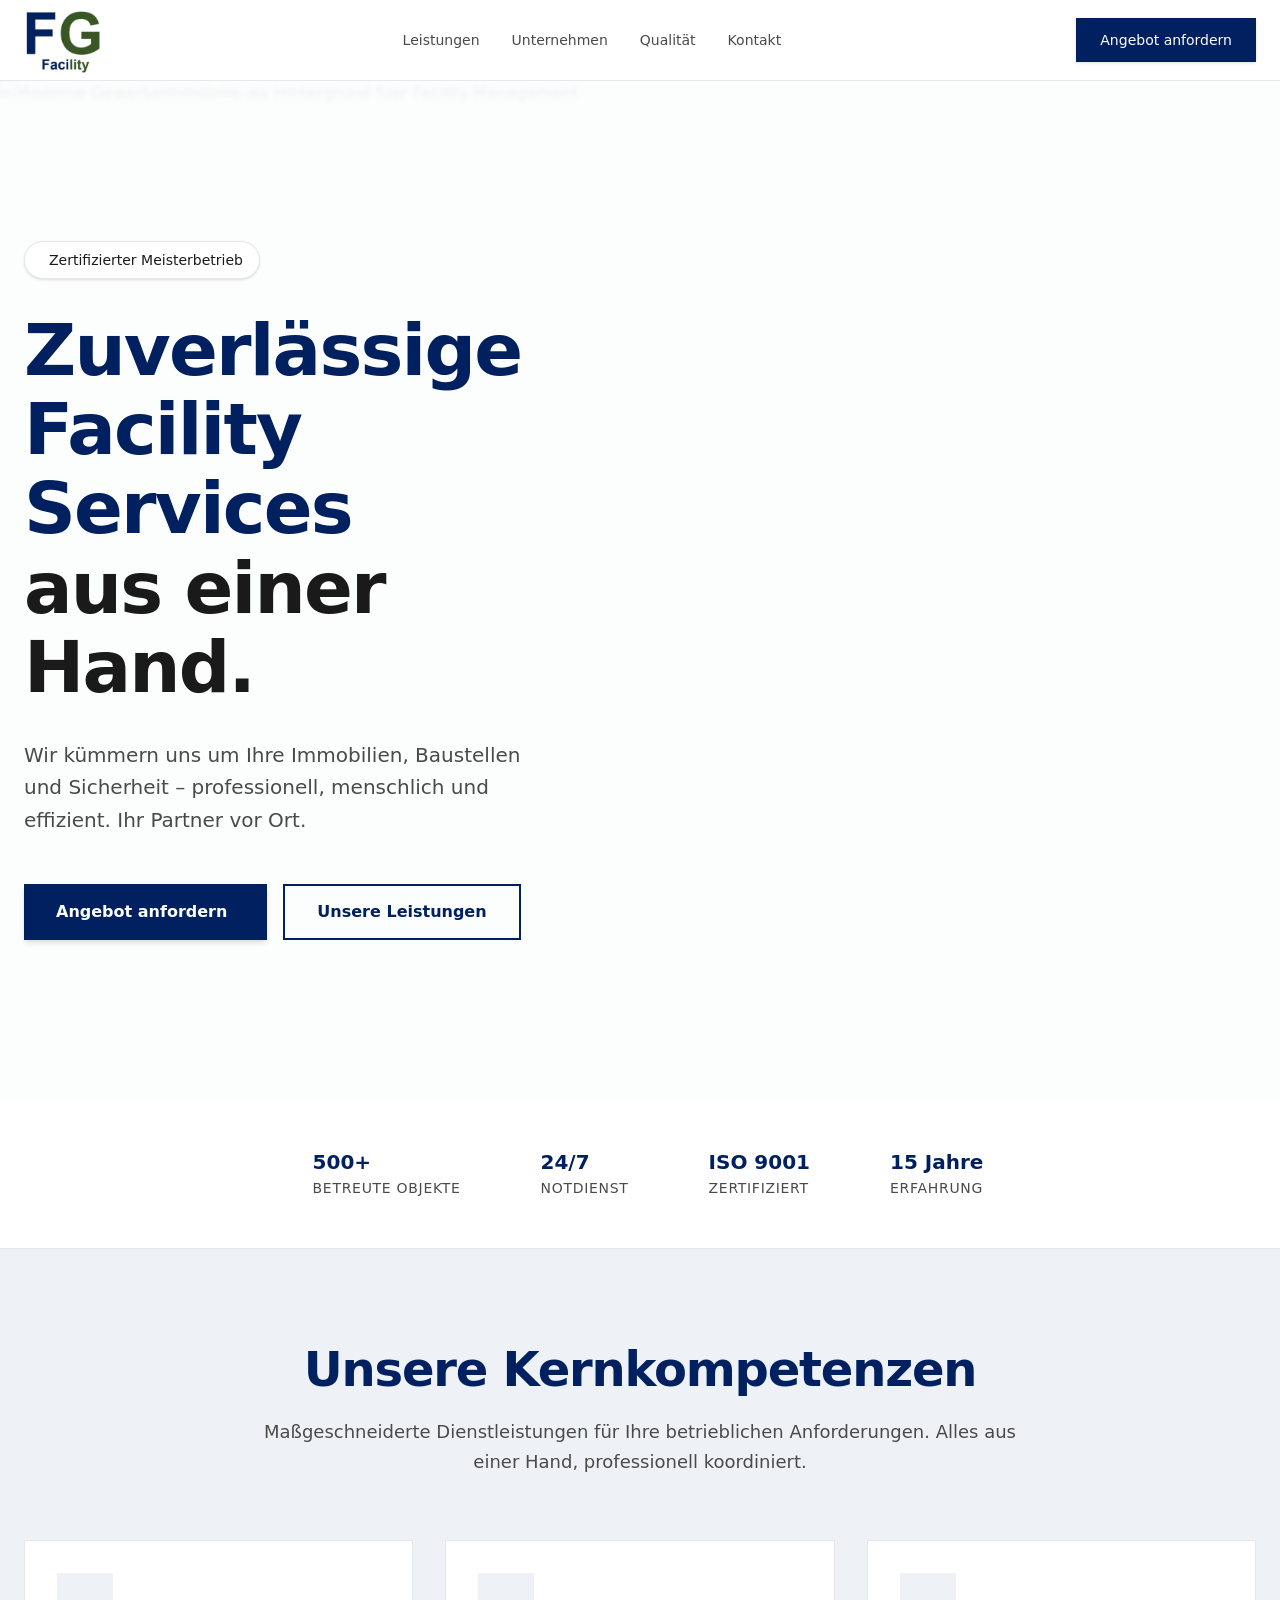
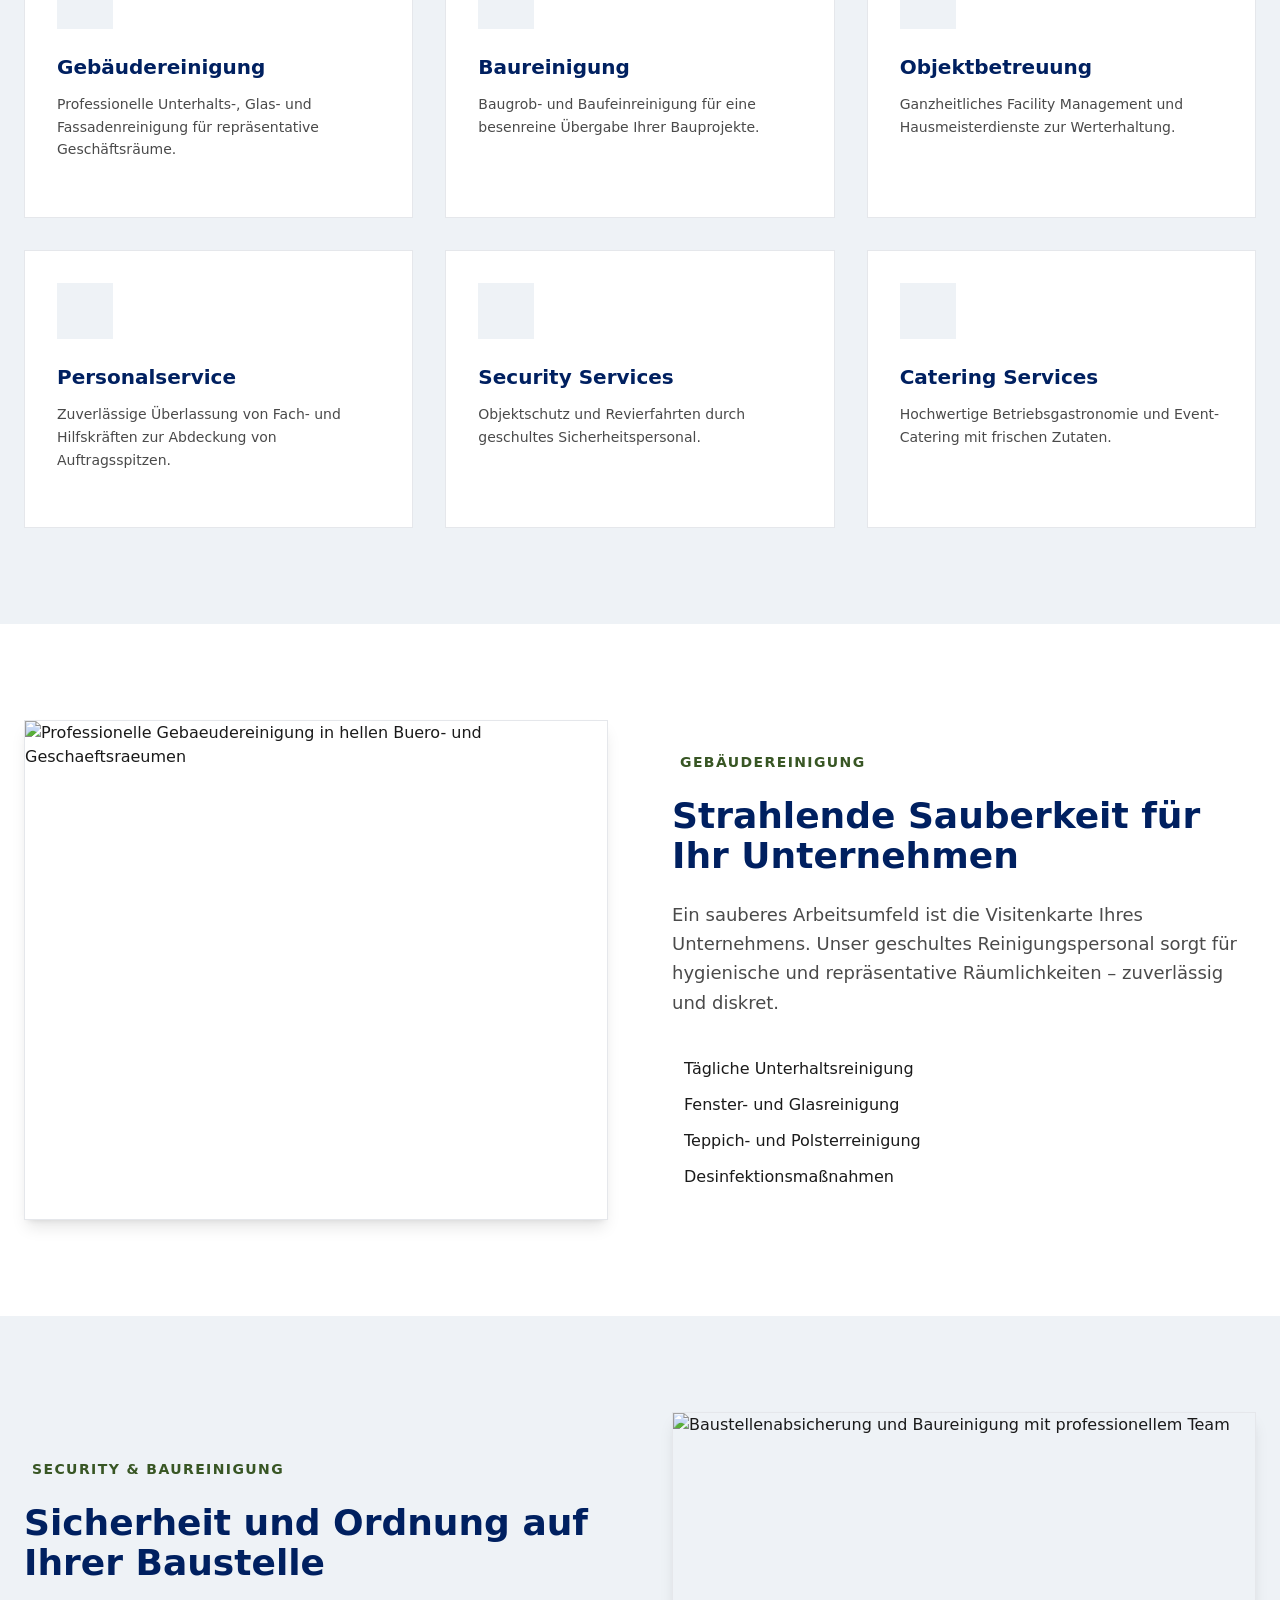
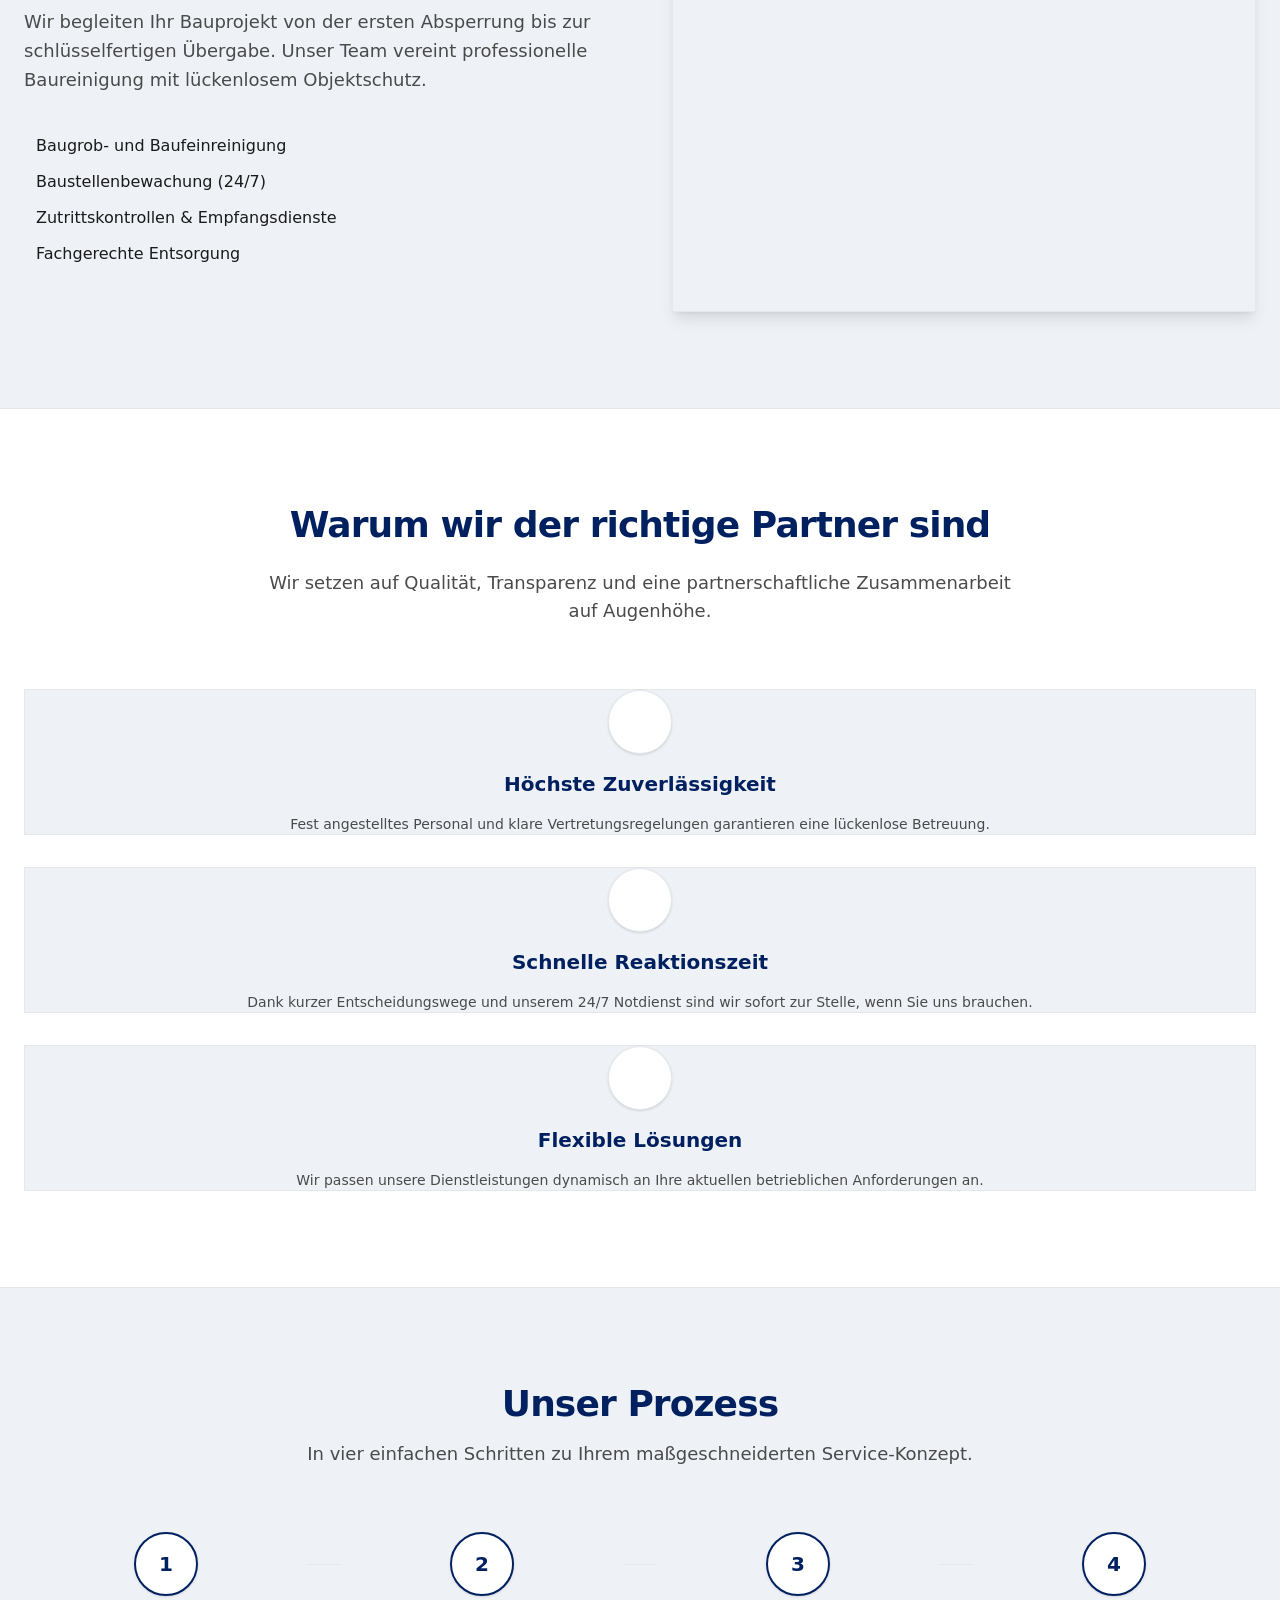
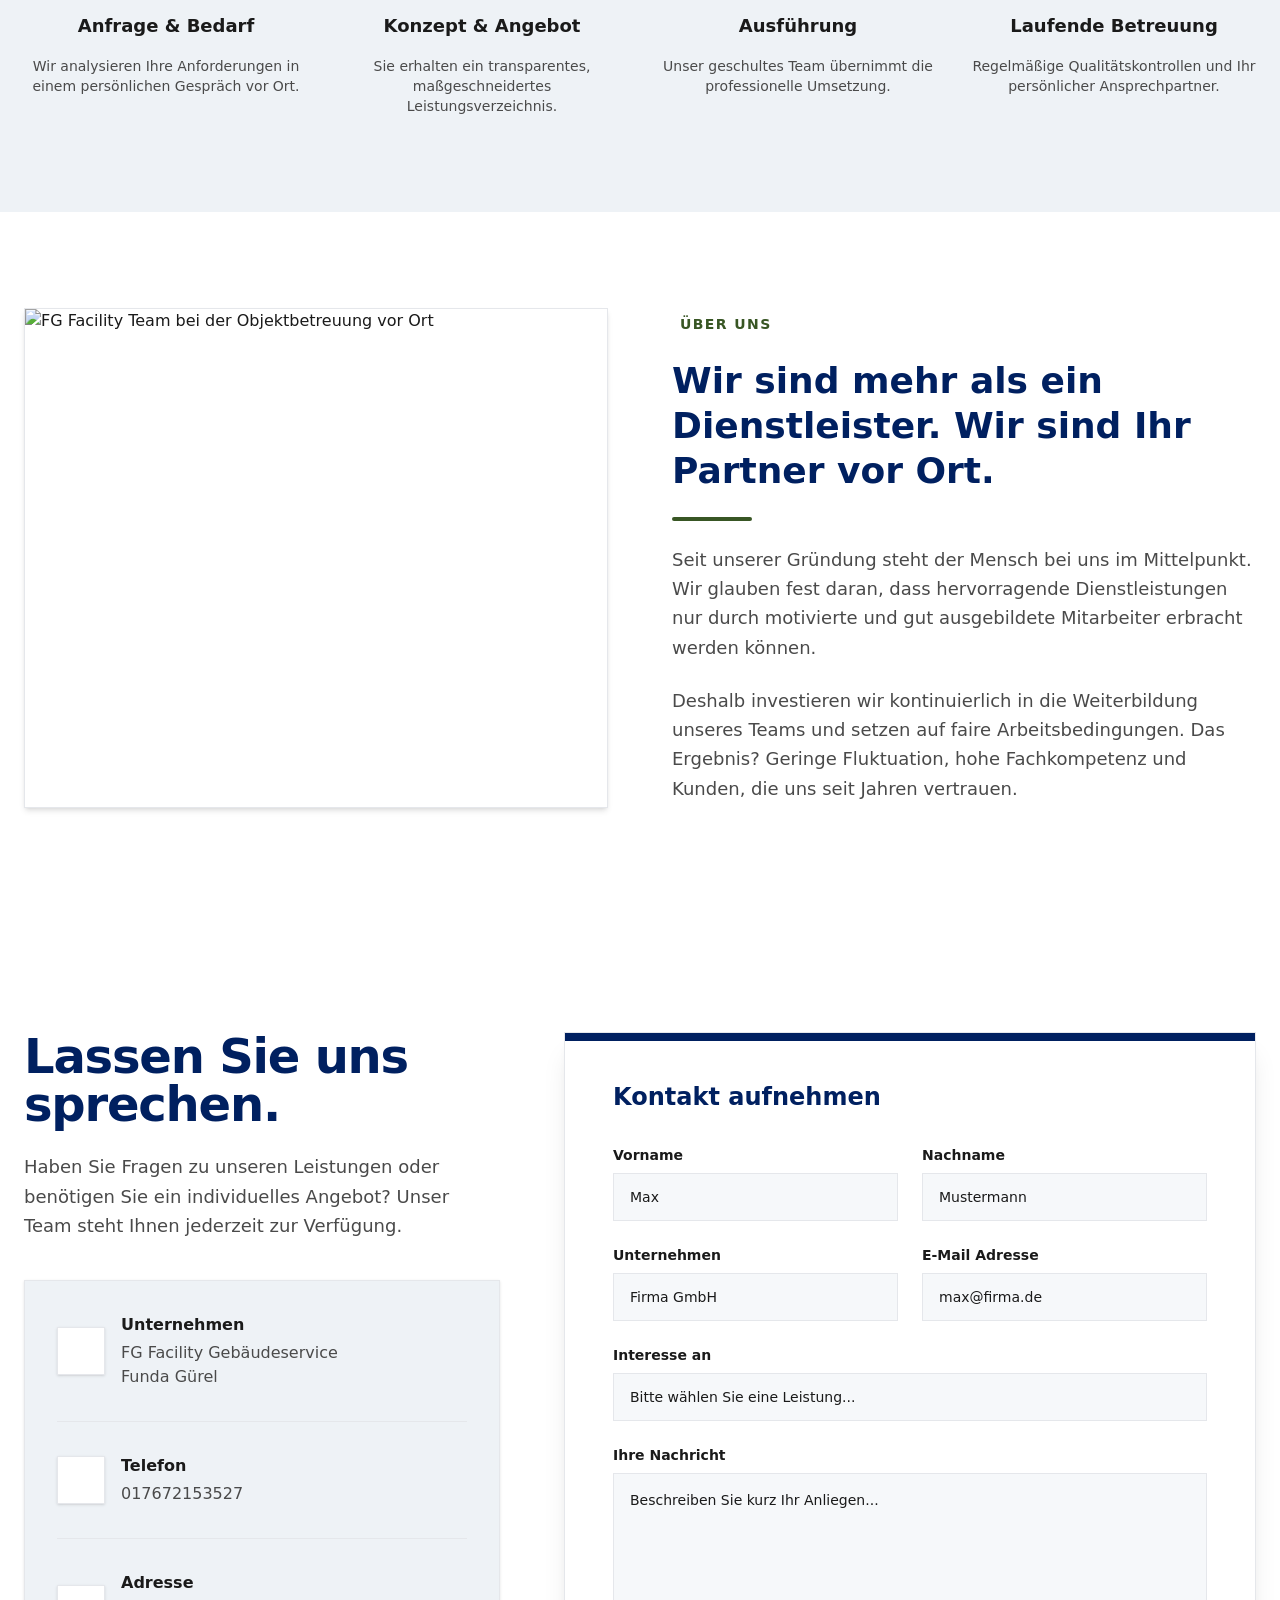
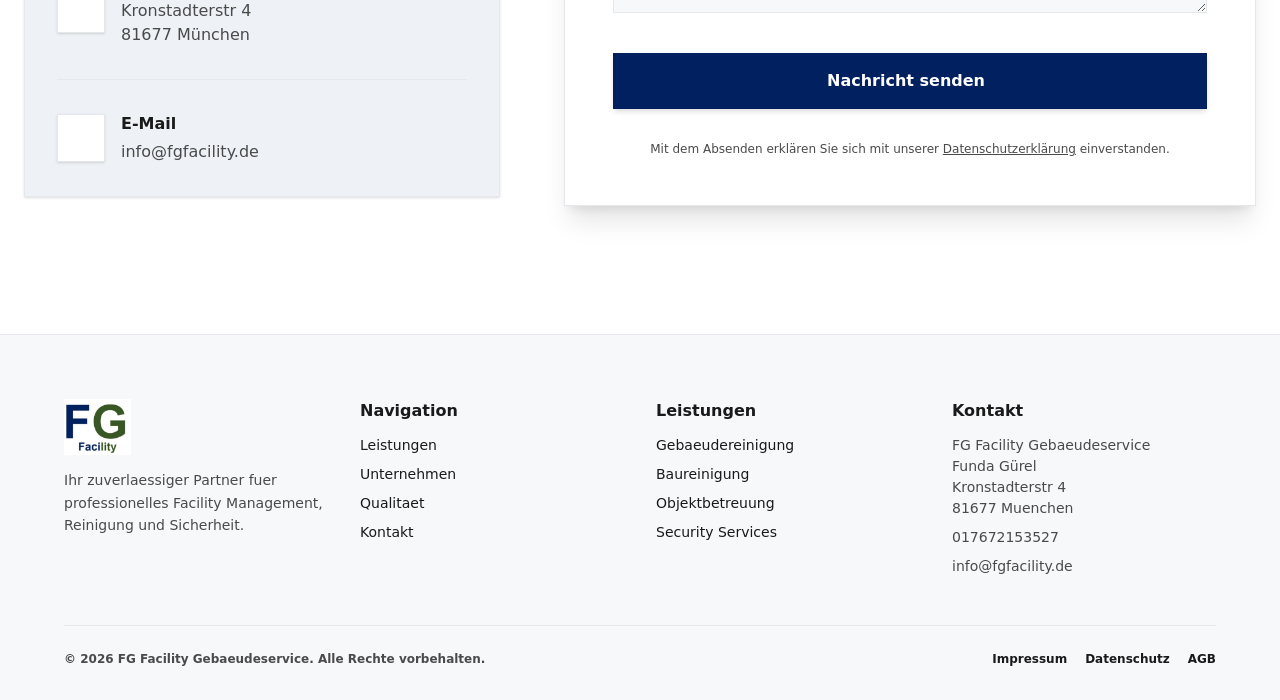
==== index.html @ 75c2904b "Add files via upload" ====
<!DOCTYPE html>
<html lang="de">
  <head>
    <meta charset="UTF-8" />
    <meta name="viewport" content="width=device-width, initial-scale=1.0" />
    <title>FG Facility | Gebaeudereinigung, Baureinigung &amp; Security in Muenchen</title>
    <meta
      name="description"
      content="FG Facility ist Ihr Partner fuer Gebaeudereinigung, Baureinigung, Objektbetreuung, Security und Catering in Muenchen und Umgebung."
    />
    <meta name="robots" content="index,follow" />
    <meta name="theme-color" content="#0f172a" />
    <link rel="canonical" href="https://fgfacility.de/" />
    <link rel="icon" href="logo.png" type="image/png" />
    <link rel="apple-touch-icon" href="logo.png" />
    <link rel="manifest" href="site.webmanifest" />
    <meta property="og:locale" content="de_DE" />
    <meta property="og:type" content="website" />
    <meta property="og:site_name" content="FG Facility" />
    <meta property="og:title" content="FG Facility | Gebaeudereinigung, Baureinigung &amp; Security in Muenchen" />
    <meta
      property="og:description"
      content="Professionelle Facility Services fuer Unternehmen, Baustellen und Objekte in Muenchen und Umgebung."
    />
    <meta property="og:url" content="https://fgfacility.de/" />
    <meta property="og:image" content="https://fgfacility.de/logo.png" />
    <meta property="og:image:alt" content="FG Facility Logo" />
    <meta property="og:image:width" content="217" />
    <meta property="og:image:height" content="182" />
    <meta name="twitter:card" content="summary" />
    <meta name="twitter:title" content="FG Facility | Gebaeudereinigung, Baureinigung &amp; Security in Muenchen" />
    <meta
      name="twitter:description"
      content="Professionelle Facility Services fuer Unternehmen, Baustellen und Objekte in Muenchen und Umgebung."
    />
    <meta name="twitter:image" content="https://fgfacility.de/logo.png" />
    <meta name="twitter:image:alt" content="FG Facility Logo" />
    <script type="application/ld+json">
      {
        "@context": "https://schema.org",
        "@type": ["LocalBusiness", "CleaningService"],
        "name": "FG Facility",
        "url": "https://fgfacility.de/",
        "logo": "https://fgfacility.de/logo.png",
        "image": "https://fgfacility.de/logo.png",
        "telephone": "+4917672153527",
        "email": "info@fgfacility.de",
        "sameAs": ["https://fgfacility.com/", "https://fgfacility.org/"],
        "address": {
          "@type": "PostalAddress",
          "streetAddress": "Kronstadterstr 4",
          "addressLocality": "Muenchen",
          "postalCode": "81677",
          "addressCountry": "DE"
        },
        "areaServed": ["Muenchen", "Bayern"],
        "contactPoint": [{
          "@type": "ContactPoint",
          "contactType": "customer service",
          "telephone": "+4917672153527",
          "email": "info@fgfacility.de",
          "availableLanguage": ["de"]
        }],
        "description": "FG Facility ist Ihr Partner fuer Gebaeudereinigung, Baureinigung, Objektbetreuung, Security und Catering in Muenchen und Umgebung."
      }
    </script>
    <link rel="preconnect" href="https://fonts.googleapis.com" />
    <link rel="preconnect" href="https://fonts.gstatic.com" crossorigin />
    <link href="https://fonts.googleapis.com/css2?family=Inter:wght@100..900&family=Poppins:wght@100..900&family=Fira+Code:wght@300..700&family=Plus+Jakarta+Sans:wght@200;300;400;500;600;700;800&display=swap" rel="stylesheet" />
    <link rel="stylesheet" href="style.css" />
    <link rel="stylesheet" href="tailwind.css">
    <script src="https://cdn.jsdelivr.net/npm/@tailwindcss/browser@4"></script>
    <script src="https://cdn.jsdelivr.net/npm/chart.js"></script>
    <script src="https://code.iconify.design/iconify-icon/3.0.0/iconify-icon.min.js"></script>
  </head>
  <body class="home-page">
<div class="min-h-screen w-full bg-background flex flex-col relative font-sans text-foreground" style="">
  <!-- Sticky Header -->
  <header class="sticky top-0 z-50 w-full border-b border-border bg-background/95 backdrop-blur supports-[backdrop-filter]:bg-background/60 transition-all duration-300" style="">
    <div class="container mx-auto px-6 h-20 flex items-center justify-between" style="">
      <div class="flex items-center gap-3" style="">
        <span class="font-heading font-bold text-xl tracking-tight text-primary" style="">
          <img src="logo.png" alt="FG Facility Gebaeudeservice Logo" style="height: 70px;">
        </span>
      </div>
      <nav class="hidden lg:flex items-center gap-8 text-sm font-medium text-muted-foreground" style="">
        <a href="#leistungen" class="hover:text-primary transition-colors" style="">Leistungen</a>
        <a href="#unternehmen" class="hover:text-primary transition-colors" style="">Unternehmen</a>
        <a href="#vertrauen" class="hover:text-primary transition-colors" style="">Qualität</a>
        <a href="#kontakt" class="hover:text-primary transition-colors" style="">Kontakt</a>
      </nav>
      <div class="flex items-center gap-4" style="">
        <a href="#kontakt" class="hidden lg:inline-flex items-center justify-center bg-primary text-primary-foreground h-11 px-6 font-medium text-sm hover:bg-primary/90 transition-colors rounded-sm shadow-sm" style="">
          Angebot anfordern
        </a>
        <button id="mobile-menu-toggle" aria-controls="mobile-menu" aria-expanded="false" class="lg:hidden inline-flex items-center justify-center h-11 w-11 text-foreground hover:bg-muted transition-colors rounded-sm">
          <iconify-icon icon="lucide:menu" class="text-2xl"></iconify-icon>
        </button>
      </div>
    </div>
    <div id="mobile-menu" class="lg:hidden hidden border-t border-border bg-background/95 backdrop-blur" style="">
      <nav class="container mx-auto px-6 py-4 flex flex-col gap-3 text-sm font-medium text-muted-foreground" style="">
        <a href="#leistungen" class="hover:text-primary transition-colors" style="">Leistungen</a>
        <a href="#unternehmen" class="hover:text-primary transition-colors" style="">Unternehmen</a>
        <a href="#vertrauen" class="hover:text-primary transition-colors" style="">Qualität</a>
        <a href="#kontakt" class="hover:text-primary transition-colors" style="">Kontakt</a>
      </nav>
    </div>
  </header>

  <!-- 1. Hero Section -->
  <section class="relative w-full py-24 lg:py-32 xl:py-40 bg-muted overflow-hidden" style="">
    <div class="absolute inset-0 z-0" style="">
      <img src="https://images.unsplash.com/photo-1486406146926-c627a92ad1ab?auto=format&amp;fit=crop&amp;q=80&amp;w=2070" alt="Moderne Gewerbeimmobilie als Hintergrund fuer Facility Management" class="w-full h-full object-cover opacity-30" style="">
      <div class="absolute inset-0 bg-background/80 backdrop-blur-[2px]" style=""></div>
    </div>
    <div class="container relative z-10 mx-auto px-6 grid lg:grid-cols-2 gap-16 items-center" style="">
      <div class="flex flex-col gap-8 max-w-2xl" style="">
        <div class="inline-flex items-center gap-2 bg-background text-foreground px-4 py-2 rounded-full w-fit text-sm font-medium border border-border shadow-sm" style="">
          <iconify-icon icon="lucide:shield-check" class="text-secondary text-lg"></iconify-icon>
          Zertifizierter Meisterbetrieb
        </div>
        <h1 class="font-heading text-5xl lg:text-6xl xl:text-7xl font-bold tracking-tight leading-[1.1] text-primary" style="">
          Zuverlässige Facility Services <br>
          <span class="text-foreground" style="">aus einer Hand.</span>
        </h1>
        <p class="text-lg lg:text-xl text-muted-foreground leading-relaxed max-w-lg" style="">
          Wir kümmern uns um Ihre Immobilien, Baustellen und Sicherheit – professionell, menschlich und effizient. Ihr Partner vor Ort.
        </p>
        <div class="flex flex-col sm:flex-row gap-4 pt-4" style="">
          <a href="#kontakt" class="inline-flex items-center justify-center bg-primary text-primary-foreground h-14 px-8 font-bold text-base hover:bg-primary/90 transition-colors rounded-sm shadow-md" style="">
            Angebot anfordern
            <iconify-icon icon="lucide:arrow-right" class="ml-2 text-lg"></iconify-icon>
          </a>
          <a href="#leistungen" class="inline-flex items-center justify-center border-2 border-primary bg-transparent text-primary h-14 px-8 font-bold text-base hover:bg-primary/5 transition-colors rounded-sm" style="">
            Unsere Leistungen
          </a>
        </div>
      </div>
    </div>
  </section>

  <!-- 2. Trust Bar Section -->
  <section id="vertrauen" class="w-full py-12 bg-background border-b border-border" style="">
    <div class="container mx-auto px-6" style="">
      <div class="flex flex-wrap justify-center gap-8 lg:gap-16 text-center" style="">
        <div class="flex items-center gap-4" style="">
          <iconify-icon icon="lucide:building" class="text-3xl text-secondary"></iconify-icon>
          <div class="text-left" style="">
            <span class="block text-xl font-heading font-bold text-primary" style="">500+</span>
            <span class="text-sm text-muted-foreground uppercase tracking-wider font-medium" style="">Betreute Objekte</span>
          </div>
        </div>
        <div class="flex items-center gap-4" style="">
          <iconify-icon icon="lucide:clock" class="text-3xl text-secondary"></iconify-icon>
          <div class="text-left" style="">
            <span class="block text-xl font-heading font-bold text-primary" style="">24/7</span>
            <span class="text-sm text-muted-foreground uppercase tracking-wider font-medium" style="">Notdienst</span>
          </div>
        </div>
        <div class="flex items-center gap-4" style="">
          <iconify-icon icon="lucide:award" class="text-3xl text-secondary"></iconify-icon>
          <div class="text-left" style="">
            <span class="block text-xl font-heading font-bold text-primary" style="">ISO 9001</span>
            <span class="text-sm text-muted-foreground uppercase tracking-wider font-medium" style="">Zertifiziert</span>
          </div>
        </div>
        <div class="flex items-center gap-4" style="">
          <iconify-icon icon="lucide:users" class="text-3xl text-secondary"></iconify-icon>
          <div class="text-left" style="">
            <span class="block text-xl font-heading font-bold text-primary" style="">15 Jahre</span>
            <span class="text-sm text-muted-foreground uppercase tracking-wider font-medium" style="">Erfahrung</span>
          </div>
        </div>
      </div>
    </div>
  </section>

  <!-- 3. Services Overview Grid -->
  <section id="leistungen" class="w-full py-24 bg-muted" style="">
    <div class="container mx-auto px-6" style="">
      <div class="text-center max-w-3xl mx-auto mb-16" style="">
        <h2 class="font-heading text-3xl lg:text-5xl font-bold tracking-tight text-primary mb-6" style="">Unsere Kernkompetenzen</h2>
        <p class="text-muted-foreground text-lg leading-relaxed" style="">Maßgeschneiderte Dienstleistungen für Ihre betrieblichen Anforderungen. Alles aus einer Hand, professionell koordiniert.</p>
      </div>

      <div class="grid md:grid-cols-2 lg:grid-cols-3 gap-6 lg:gap-8" style="">
        <div class="group flex flex-col bg-background border border-border p-8 hover:border-primary hover:shadow-lg transition-all duration-300 rounded-sm" style="">
          <div class="h-14 w-14 bg-muted text-secondary flex items-center justify-center mb-6 group-hover:bg-secondary group-hover:text-secondary-foreground transition-colors rounded-sm" style="">
            <iconify-icon icon="lucide:sparkles" class="text-3xl"></iconify-icon>
          </div>
          <h3 class="font-heading text-xl font-bold mb-3 text-primary" style="">Gebäudereinigung</h3>
          <p class="text-muted-foreground text-sm leading-relaxed mb-6 flex-grow" style="">Professionelle Unterhalts-, Glas- und Fassadenreinigung für repräsentative Geschäftsräume.</p>
        </div>
        <div class="group flex flex-col bg-background border border-border p-8 hover:border-primary hover:shadow-lg transition-all duration-300 rounded-sm" style="">
          <div class="h-14 w-14 bg-muted text-secondary flex items-center justify-center mb-6 group-hover:bg-secondary group-hover:text-secondary-foreground transition-colors rounded-sm" style="">
            <iconify-icon icon="lucide:hard-hat" class="text-3xl"></iconify-icon>
          </div>
          <h3 class="font-heading text-xl font-bold mb-3 text-primary" style="">Baureinigung</h3>
          <p class="text-muted-foreground text-sm leading-relaxed mb-6 flex-grow" style="">Baugrob- und Baufeinreinigung für eine besenreine Übergabe Ihrer Bauprojekte.</p>
        </div>
        <div class="group flex flex-col bg-background border border-border p-8 hover:border-primary hover:shadow-lg transition-all duration-300 rounded-sm" style="">
          <div class="h-14 w-14 bg-muted text-secondary flex items-center justify-center mb-6 group-hover:bg-secondary group-hover:text-secondary-foreground transition-colors rounded-sm" style="">
            <iconify-icon icon="lucide:key" class="text-3xl"></iconify-icon>
          </div>
          <h3 class="font-heading text-xl font-bold mb-3 text-primary" style="">Objektbetreuung</h3>
          <p class="text-muted-foreground text-sm leading-relaxed mb-6 flex-grow" style="">Ganzheitliches Facility Management und Hausmeisterdienste zur Werterhaltung.</p>
        </div>
        <div class="group flex flex-col bg-background border border-border p-8 hover:border-primary hover:shadow-lg transition-all duration-300 rounded-sm" style="">
          <div class="h-14 w-14 bg-muted text-secondary flex items-center justify-center mb-6 group-hover:bg-secondary group-hover:text-secondary-foreground transition-colors rounded-sm" style="">
            <iconify-icon icon="lucide:users-2" class="text-3xl"></iconify-icon>
          </div>
          <h3 class="font-heading text-xl font-bold mb-3 text-primary" style="">Personalservice</h3>
          <p class="text-muted-foreground text-sm leading-relaxed mb-6 flex-grow" style="">Zuverlässige Überlassung von Fach- und Hilfskräften zur Abdeckung von Auftragsspitzen.</p>
        </div>
        <div class="group flex flex-col bg-background border border-border p-8 hover:border-primary hover:shadow-lg transition-all duration-300 rounded-sm" style="">
          <div class="h-14 w-14 bg-muted text-secondary flex items-center justify-center mb-6 group-hover:bg-secondary group-hover:text-secondary-foreground transition-colors rounded-sm" style="">
            <iconify-icon icon="lucide:shield" class="text-3xl"></iconify-icon>
          </div>
          <h3 class="font-heading text-xl font-bold mb-3 text-primary" style="">Security Services</h3>
          <p class="text-muted-foreground text-sm leading-relaxed mb-6 flex-grow" style="">Objektschutz und Revierfahrten durch geschultes Sicherheitspersonal.</p>
        </div>
        <div class="group flex flex-col bg-background border border-border p-8 hover:border-primary hover:shadow-lg transition-all duration-300 rounded-sm" style="">
          <div class="h-14 w-14 bg-muted text-secondary flex items-center justify-center mb-6 group-hover:bg-secondary group-hover:text-secondary-foreground transition-colors rounded-sm" style="">
            <iconify-icon icon="lucide:utensils" class="text-3xl"></iconify-icon>
          </div>
          <h3 class="font-heading text-xl font-bold mb-3 text-primary" style="">Catering Services</h3>
          <p class="text-muted-foreground text-sm leading-relaxed mb-6 flex-grow" style="">Hochwertige Betriebsgastronomie und Event-Catering mit frischen Zutaten.</p>
        </div>
      </div>
    </div>
  </section>

  <!-- 4. Detailed Services Sections -->
  <!-- Detail: Gebäudereinigung -->
  <section class="w-full py-24 bg-background" style="">
    <div class="container mx-auto px-6 grid lg:grid-cols-2 gap-16 items-center" style="">
      <div class="relative h-[400px] lg:h-[500px] w-full rounded-sm overflow-hidden shadow-lg border border-border" style="">
        <img src="https://images.unsplash.com/photo-1581578731548-c64695cc6952?auto=format&amp;fit=crop&amp;q=80&amp;w=1000" alt="Professionelle Gebaeudereinigung in hellen Buero- und Geschaeftsraeumen" class="absolute inset-0 w-full h-full object-cover" style="">
      </div>
      <div class="flex flex-col gap-6" style="">
        <div class="inline-flex items-center gap-2 text-secondary font-bold uppercase text-sm tracking-widest" style="">
          <iconify-icon icon="lucide:sparkles"></iconify-icon> Gebäudereinigung
        </div>
        <h2 class="font-heading text-3xl lg:text-4xl font-bold text-primary" style="">Strahlende Sauberkeit für Ihr Unternehmen</h2>
        <p class="text-lg text-muted-foreground leading-relaxed" style="">Ein sauberes Arbeitsumfeld ist die Visitenkarte Ihres Unternehmens. Unser geschultes Reinigungspersonal sorgt für hygienische und repräsentative Räumlichkeiten – zuverlässig und diskret.</p>
        <ul class="flex flex-col gap-3 mt-4" style="">
          <li class="flex items-center gap-3 text-foreground font-medium" style=""><iconify-icon icon="lucide:check-circle-2" class="text-secondary text-xl"></iconify-icon> Tägliche Unterhaltsreinigung</li>
          <li class="flex items-center gap-3 text-foreground font-medium" style=""><iconify-icon icon="lucide:check-circle-2" class="text-secondary text-xl"></iconify-icon> Fenster- und Glasreinigung</li>
          <li class="flex items-center gap-3 text-foreground font-medium" style=""><iconify-icon icon="lucide:check-circle-2" class="text-secondary text-xl" style=""></iconify-icon> Teppich- und Polsterreinigung</li>
          <li class="flex items-center gap-3 text-foreground font-medium" style=""><iconify-icon icon="lucide:check-circle-2" class="text-secondary text-xl" style=""></iconify-icon> Desinfektionsmaßnahmen</li>
        </ul>
      </div>
    </div>
  </section>

  <!-- Detail: Baureinigung & Security -->
  <section class="w-full py-24 bg-muted" style="">
    <div class="container mx-auto px-6 grid lg:grid-cols-2 gap-16 items-center" style="">
      <div class="flex flex-col gap-6 lg:order-1 order-2" style="">
        <div class="inline-flex items-center gap-2 text-secondary font-bold uppercase text-sm tracking-widest" style="visibility: visible;">
          <iconify-icon icon="lucide:shield" style=""></iconify-icon> Security &amp; Baureinigung
        </div>
        <h2 class="font-heading text-3xl lg:text-4xl font-bold text-primary" style="visibility: visible;">Sicherheit und Ordnung auf Ihrer Baustelle</h2>
        <p class="text-lg text-muted-foreground leading-relaxed" style="">Wir begleiten Ihr Bauprojekt von der ersten Absperrung bis zur schlüsselfertigen Übergabe. Unser Team vereint professionelle Baureinigung mit lückenlosem Objektschutz.</p>
        <ul class="flex flex-col gap-3 mt-4" style="">
          <li class="flex items-center gap-3 text-foreground font-medium" style=""><iconify-icon icon="lucide:check-circle-2" class="text-secondary text-xl" style=""></iconify-icon> Baugrob- und Baufeinreinigung</li>
          <li class="flex items-center gap-3 text-foreground font-medium" style=""><iconify-icon icon="lucide:check-circle-2" class="text-secondary text-xl" style=""></iconify-icon> Baustellenbewachung (24/7)</li>
          <li class="flex items-center gap-3 text-foreground font-medium" style=""><iconify-icon icon="lucide:check-circle-2" class="text-secondary text-xl" style=""></iconify-icon> Zutrittskontrollen &amp; Empfangsdienste</li>
          <li class="flex items-center gap-3 text-foreground font-medium" style=""><iconify-icon icon="lucide:check-circle-2" class="text-secondary text-xl" style=""></iconify-icon> Fachgerechte Entsorgung</li>
        </ul>
      </div>
      <div class="relative h-[400px] lg:h-[500px] w-full rounded-sm overflow-hidden shadow-lg border border-border lg:order-2 order-1" style="">
        <img src="https://images.unsplash.com/photo-1504307651254-35680f356dfd?auto=format&amp;fit=crop&amp;q=80&amp;w=1000" alt="Baustellenabsicherung und Baureinigung mit professionellem Team" class="absolute inset-0 w-full h-full object-cover" style="">
      </div>
    </div>
  </section>

  <!-- 5. Why Choose Us -->
  <section class="w-full py-24 bg-background border-y border-border" style="">
    <div class="container mx-auto px-6" style="">
      <div class="text-center max-w-3xl mx-auto mb-16" style="">
        <h2 class="font-heading text-3xl lg:text-4xl font-bold tracking-tight text-primary mb-6" style="">Warum wir der richtige Partner sind</h2>
        <p class="text-muted-foreground text-lg" style="">Wir setzen auf Qualität, Transparenz und eine partnerschaftliche Zusammenarbeit auf Augenhöhe.</p>
      </div>
      <div class="grid md:grid-cols-3 gap-8" style="">
        <div class="flex flex-col items-center text-center gap-4 p-6 bg-muted rounded-sm border border-border" style="">
          <div class="h-16 w-16 bg-background rounded-full flex items-center justify-center mb-2 shadow-sm border border-border" style="">
            <iconify-icon icon="lucide:thumbs-up" class="text-3xl text-secondary"></iconify-icon>
          </div>
          <h3 class="font-bold text-xl text-primary" style="">Höchste Zuverlässigkeit</h3>
          <p class="text-muted-foreground text-sm" style="">Fest angestelltes Personal und klare Vertretungsregelungen garantieren eine lückenlose Betreuung.</p>
        </div>
        <div class="flex flex-col items-center text-center gap-4 p-6 bg-muted rounded-sm border border-border" style="">
          <div class="h-16 w-16 bg-background rounded-full flex items-center justify-center mb-2 shadow-sm border border-border" style="">
            <iconify-icon icon="lucide:zap" class="text-3xl text-secondary"></iconify-icon>
          </div>
          <h3 class="font-bold text-xl text-primary" style="">Schnelle Reaktionszeit</h3>
          <p class="text-muted-foreground text-sm" style="">Dank kurzer Entscheidungswege und unserem 24/7 Notdienst sind wir sofort zur Stelle, wenn Sie uns brauchen.</p>
        </div>
        <div class="flex flex-col items-center text-center gap-4 p-6 bg-muted rounded-sm border border-border" style="">
          <div class="h-16 w-16 bg-background rounded-full flex items-center justify-center mb-2 shadow-sm border border-border" style="">
            <iconify-icon icon="lucide:settings" class="text-3xl text-secondary"></iconify-icon>
          </div>
          <h3 class="font-bold text-xl text-primary" style="">Flexible Lösungen</h3>
          <p class="text-muted-foreground text-sm" style="">Wir passen unsere Dienstleistungen dynamisch an Ihre aktuellen betrieblichen Anforderungen an.</p>
        </div>
      </div>
    </div>
  </section>

  <!-- 6. Process Section -->
  <section class="w-full py-24 bg-muted" style="">
    <div class="container mx-auto px-6" style="">
      <div class="text-center max-w-3xl mx-auto mb-16" style="">
        <h2 class="font-heading text-3xl lg:text-4xl font-bold tracking-tight text-primary mb-4" style="">Unser Prozess</h2>
        <p class="text-muted-foreground text-lg" style="">In vier einfachen Schritten zu Ihrem maßgeschneiderten Service-Konzept.</p>
      </div>
      <div class="grid md:grid-cols-4 gap-8 relative" style="">
        <div class="hidden md:block absolute top-8 left-[10%] right-[10%] h-px bg-border z-0" style=""></div>
        
        <div class="relative z-10 flex flex-col items-center text-center gap-4 bg-muted" style="">
          <div class="h-16 w-16 bg-background border-2 border-primary rounded-full flex items-center justify-center text-xl font-bold text-primary shadow-sm" style="">1</div>
          <h4 class="font-bold text-lg text-foreground" style="">Anfrage &amp; Bedarf</h4>
          <p class="text-sm text-muted-foreground" style="">Wir analysieren Ihre Anforderungen in einem persönlichen Gespräch vor Ort.</p>
        </div>
        <div class="relative z-10 flex flex-col items-center text-center gap-4 bg-muted" style="">
          <div class="h-16 w-16 bg-background border-2 border-primary rounded-full flex items-center justify-center text-xl font-bold text-primary shadow-sm" style="">2</div>
          <h4 class="font-bold text-lg text-foreground" style="">Konzept &amp; Angebot</h4>
          <p class="text-sm text-muted-foreground" style="">Sie erhalten ein transparentes, maßgeschneidertes Leistungsverzeichnis.</p>
        </div>
        <div class="relative z-10 flex flex-col items-center text-center gap-4 bg-muted" style="">
          <div class="h-16 w-16 bg-background border-2 border-primary rounded-full flex items-center justify-center text-xl font-bold text-primary shadow-sm" style="">3</div>
          <h4 class="font-bold text-lg text-foreground" style="">Ausführung</h4>
          <p class="text-sm text-muted-foreground" style="">Unser geschultes Team übernimmt die professionelle Umsetzung.</p>
        </div>
        <div class="relative z-10 flex flex-col items-center text-center gap-4 bg-muted" style="">
          <div class="h-16 w-16 bg-background border-2 border-primary rounded-full flex items-center justify-center text-xl font-bold text-primary shadow-sm" style="">4</div>
          <h4 class="font-bold text-lg text-foreground" style="">Laufende Betreuung</h4>
          <p class="text-sm text-muted-foreground" style="">Regelmäßige Qualitätskontrollen und Ihr persönlicher Ansprechpartner.</p>
        </div>
      </div>
    </div>
  </section>

  <!-- 7. About Us -->
  <section id="unternehmen" class="w-full py-24 bg-background" style="">
    <div class="container mx-auto px-6 grid lg:grid-cols-2 gap-16 items-center" style="">
      <div class="relative h-[500px] w-full rounded-sm overflow-hidden group border border-border shadow-md" style="">
        <img src="https://images.unsplash.com/photo-1600880292203-757bb62b4baf?auto=format&amp;fit=crop&amp;w=800&amp;q=80" alt="FG Facility Team bei der Objektbetreuung vor Ort" class="absolute inset-0 w-full h-full object-cover group-hover:scale-105 transition-transform duration-700" style="">
      </div>
      <div class="flex flex-col gap-6" style="">
        <div class="inline-flex items-center gap-2 text-secondary font-bold uppercase text-sm tracking-widest" style="">
          <iconify-icon icon="lucide:heart"></iconify-icon> Über Uns
        </div>
        <h2 class="font-heading text-3xl lg:text-4xl font-bold text-primary leading-tight" style="">
          Wir sind mehr als ein Dienstleister. Wir sind Ihr Partner vor Ort.
        </h2>
        <div class="w-20 h-1 bg-secondary rounded-full" style=""></div>
        <p class="text-lg text-muted-foreground leading-relaxed" style="">
          Seit unserer Gründung steht der Mensch bei uns im Mittelpunkt. Wir glauben fest daran, dass hervorragende Dienstleistungen nur durch motivierte und gut ausgebildete Mitarbeiter erbracht werden können.
        </p>
        <p class="text-lg text-muted-foreground leading-relaxed" style="">
          Deshalb investieren wir kontinuierlich in die Weiterbildung unseres Teams und setzen auf faire Arbeitsbedingungen. Das Ergebnis? Geringe Fluktuation, hohe Fachkompetenz und Kunden, die uns seit Jahren vertrauen.
        </p>
      </div>
    </div>
  </section>


  <!-- 9. Contact Section -->
  <section id="kontakt" class="w-full py-24 lg:py-32 bg-background" style="">
    <div class="container mx-auto px-6 grid lg:grid-cols-12 gap-16" style="">
      <!-- Contact Info -->
      <div class="lg:col-span-5 flex flex-col gap-10" style="">
        <div style="">
          <h2 class="font-heading text-3xl lg:text-5xl font-bold tracking-tight text-primary mb-6" style="">Lassen Sie uns sprechen.</h2>
          <p class="text-muted-foreground text-lg leading-relaxed" style="">
            Haben Sie Fragen zu unseren Leistungen oder benötigen Sie ein individuelles Angebot? Unser Team steht Ihnen jederzeit zur Verfügung.
          </p>
        </div>
        <div class="flex flex-col gap-8 bg-muted p-8 border border-border rounded-sm shadow-sm" style="">
          <div class="flex items-center gap-4" style="">
            <div class="h-12 w-12 bg-background border border-border text-secondary flex items-center justify-center rounded-sm shrink-0 shadow-sm" style="">
              <iconify-icon icon="lucide:building-2" class="text-2xl"></iconify-icon>
            </div>
            <div style="">
              <h4 class="font-bold text-foreground mb-1" style="">Unternehmen</h4>
              <p class="text-muted-foreground" style="">FG Facility Gebäudeservice</p>
              <p class="text-muted-foreground" style="">Funda Gürel</p>
            </div>
          </div>
          <div class="w-full h-px bg-border" style=""></div>
          <div class="flex items-center gap-4" style="">
            <div class="h-12 w-12 bg-background border border-border text-secondary flex items-center justify-center rounded-sm shrink-0 shadow-sm" style="">
              <iconify-icon icon="lucide:phone" class="text-2xl"></iconify-icon>
            </div>
            <div style="">
              <h4 class="font-bold text-foreground mb-1" style="">Telefon</h4>
              <p class="text-muted-foreground" style="">017672153527</p>
            </div>
          </div>
          <div class="w-full h-px bg-border" style=""></div>
          <div class="flex items-center gap-4" style="">
            <div class="h-12 w-12 bg-background border border-border text-secondary flex items-center justify-center rounded-sm shrink-0 shadow-sm" style="">
              <iconify-icon icon="lucide:map-pin" class="text-2xl"></iconify-icon>
            </div>
            <div style="">
              <h4 class="font-bold text-foreground mb-1" style="">Adresse</h4>
              <p class="text-muted-foreground" style="">Kronstadterstr 4<br>81677 München</p>
            </div>
          </div>
          <div class="w-full h-px bg-border" style=""></div>
          <div class="flex items-center gap-4" style="">
            <div class="h-12 w-12 bg-background border border-border text-secondary flex items-center justify-center rounded-sm shrink-0 shadow-sm" style="">
              <iconify-icon icon="lucide:mail" class="text-2xl"></iconify-icon>
            </div>
            <div style="">
              <h4 class="font-bold text-foreground mb-1" style="">E-Mail</h4>
              <p class="text-muted-foreground" style="">info@fgfacility.de</p>
            </div>
          </div>
        </div>
      </div>

      <!-- Contact Form -->
      <div class="lg:col-span-7 bg-background border border-border p-8 lg:p-12 shadow-xl rounded-sm relative" style="">
        <div class="absolute top-0 left-0 w-full h-2 bg-primary rounded-t-sm" style=""></div>
        <h3 class="font-heading text-2xl font-bold mb-8 text-primary" style="">Kontakt aufnehmen</h3>
        <form class="flex flex-col gap-6" style="">
          <div class="grid grid-cols-1 sm:grid-cols-2 gap-6" style="">
            <div class="flex flex-col gap-2" style="">
              <label class="text-sm font-bold text-foreground" style="">Vorname</label>
              <input type="text" class="h-12 w-full border border-border bg-muted/50 px-4 text-sm focus:outline-none focus:ring-2 focus:ring-primary focus:border-transparent transition-all rounded-sm" placeholder="Max" style="">
            </div>
            <div class="flex flex-col gap-2" style="">
              <label class="text-sm font-bold text-foreground" style="">Nachname</label>
              <input type="text" class="h-12 w-full border border-border bg-muted/50 px-4 text-sm focus:outline-none focus:ring-2 focus:ring-primary focus:border-transparent transition-all rounded-sm" placeholder="Mustermann" style="">
            </div>
          </div>
          <div class="grid grid-cols-1 sm:grid-cols-2 gap-6" style="">
            <div class="flex flex-col gap-2" style="">
              <label class="text-sm font-bold text-foreground" style="">Unternehmen</label>
              <input type="text" class="h-12 w-full border border-border bg-muted/50 px-4 text-sm focus:outline-none focus:ring-2 focus:ring-primary focus:border-transparent transition-all rounded-sm" placeholder="Firma GmbH" style="">
            </div>
            <div class="flex flex-col gap-2" style="">
              <label class="text-sm font-bold text-foreground" style="">E-Mail Adresse</label>
              <input type="email" class="h-12 w-full border border-border bg-muted/50 px-4 text-sm focus:outline-none focus:ring-2 focus:ring-primary focus:border-transparent transition-all rounded-sm" placeholder="max@firma.de" style="">
            </div>
          </div>
          <div class="flex flex-col gap-2" style="">
            <label class="text-sm font-bold text-foreground" style="">Interesse an</label>
            <div class="relative" style="">
              <select class="h-12 w-full border border-border bg-muted/50 px-4 text-sm focus:outline-none focus:ring-2 focus:ring-primary focus:border-transparent transition-all rounded-sm appearance-none" style="">
                <option value="">Bitte wählen Sie eine Leistung...</option>
                <option value="gebaeudereinigung">Gebäudereinigung</option>
                <option value="baureinigung">Baureinigung</option>
                <option value="objektbetreuung">Objektbetreuung</option>
                <option value="personalservice">Personalservice</option>
                <option value="security">Security Services</option>
                <option value="catering">Catering Services</option>
              </select>
              <iconify-icon icon="lucide:chevron-down" class="absolute right-4 top-1/2 -translate-y-1/2 text-muted-foreground pointer-events-none"></iconify-icon>
            </div>
          </div>
          <div class="flex flex-col gap-2" style="">
            <label class="text-sm font-bold text-foreground" style="">Ihre Nachricht</label>
            <textarea class="min-h-[140px] w-full border border-border bg-muted/50 p-4 text-sm focus:outline-none focus:ring-2 focus:ring-primary focus:border-transparent transition-all rounded-sm resize-y" placeholder="Beschreiben Sie kurz Ihr Anliegen..." style=""></textarea>
          </div>
          <button type="button" class="mt-4 inline-flex items-center justify-center bg-primary text-primary-foreground h-14 px-8 font-bold text-base hover:bg-primary/90 transition-colors w-full rounded-sm shadow-md" style="">
            Nachricht senden
            <iconify-icon icon="lucide:send" class="ml-2 text-lg"></iconify-icon>
          </button>
          <p class="text-xs text-muted-foreground text-center mt-2" style="">
            Mit dem Absenden erklären Sie sich mit unserer <a href="#" class="underline hover:text-primary" style="">Datenschutzerklärung</a> einverstanden.
          </p>
        </form>
      </div>
    </div>
  </section>

  <!-- 10. Legal / Footer -->
  <footer class="unified-footer" style="width: 100%; background: #f7f8fa; padding: 64px 0 32px; border-top: 1px solid #e5e7eb;">
    <div class="unified-footer-inner" style="max-width: 1200px; margin: 0 auto; padding: 0 24px;">
      <div class="unified-footer-grid" style="display: grid; grid-template-columns: repeat(auto-fit, minmax(220px, 1fr)); gap: 32px; margin-bottom: 48px;">
        <div style="display: flex; flex-direction: column; gap: 14px;">
          <div style="display: flex; align-items: center; gap: 10px;">
            <img src="logo.png" alt="FG Facility Gebaeudeservice Logo" style="height: 56px;">
          </div>
          <p style="margin: 0; font-size: 14px; color: #4a4a4a; line-height: 1.6;">
            Ihr zuverlaessiger Partner fuer professionelles Facility Management,
            Reinigung und Sicherheit.
          </p>
        </div>
        <div style="display: flex; flex-direction: column; gap: 12px;">
          <h4 style="margin: 0; color: #1a1a1a; font-size: 16px;">Navigation</h4>
          <nav style="display: flex; flex-direction: column; gap: 8px; font-size: 14px;">
            <a href="/#leistungen">Leistungen</a>
            <a href="/#unternehmen">Unternehmen</a>
            <a href="/#vertrauen">Qualitaet</a>
            <a href="/#kontakt">Kontakt</a>
          </nav>
        </div>
        <div style="display: flex; flex-direction: column; gap: 12px;">
          <h4 style="margin: 0; color: #1a1a1a; font-size: 16px;">Leistungen</h4>
          <nav style="display: flex; flex-direction: column; gap: 8px; font-size: 14px;">
            <a href="/#leistungen">Gebaeudereinigung</a>
            <a href="/#leistungen">Baureinigung</a>
            <a href="/#leistungen">Objektbetreuung</a>
            <a href="/#leistungen">Security Services</a>
          </nav>
        </div>
        <div style="display: flex; flex-direction: column; gap: 12px;">
          <h4 style="margin: 0; color: #1a1a1a; font-size: 16px;">Kontakt</h4>
          <div style="display: flex; flex-direction: column; gap: 8px; font-size: 14px; color: #4a4a4a;">
            <p style="margin: 0;">FG Facility Gebaeudeservice<br>Funda Gürel<br>Kronstadterstr 4<br>81677 Muenchen</p>
            <p style="margin: 0;">017672153527</p>
            <p style="margin: 0;">info@fgfacility.de</p>
          </div>
        </div>
      </div>
      <div style="width: 100%; height: 1px; background: #e5e7eb; margin-bottom: 24px;"></div>
      <div class="unified-footer-bottom" style="display: flex; flex-wrap: wrap; justify-content: space-between; align-items: center; gap: 16px;">
        <div class="unified-footer-copy" style="font-size: 12px; color: #4a4a4a; font-weight: 600;">
          &copy; 2026 FG Facility Gebaeudeservice. Alle Rechte vorbehalten.
        </div>
        <div class="unified-footer-legal" style="display: flex; flex-wrap: wrap; align-items: center; justify-content: center; gap: 18px; font-size: 12px; font-weight: 600;">
          <a href="impressum.html">Impressum</a>
          <a href="datenschutz.html">Datenschutz</a>
          <a href="agb.html">AGB</a>
        </div>
      </div>
    </div>
  </footer>
</div>
<script src="script.js"></script>
</body></html>
---- style.css ----
/* Shared theme variables for landing pages (index/test) */
.home-page {
  --card: #ffffff;
  --ring: #002060;
  --foreground: #1a1a1a;
  --muted-foreground: #4a4a4a;
  --border: #e5e7eb;
  --muted: #eef2f6;
  --card-foreground: #1a1a1a;
  --background: #ffffff;
  --secondary-foreground: #ffffff;
  --primary-foreground: #ffffff;
  --primary: #002060;
  --secondary: #385624;
  --color-background: var(--background);
  --color-foreground: var(--foreground);
  --color-primary: var(--primary);
  --color-primary-foreground: var(--primary-foreground);
  --color-secondary: var(--secondary);
  --color-secondary-foreground: var(--secondary-foreground);
  --color-muted: var(--muted);
  --color-muted-foreground: var(--muted-foreground);
  --color-card: var(--card);
  --color-card-foreground: var(--card-foreground);
  --color-border: var(--border);
  --color-ring: var(--ring);
  --font-family-sans: "Inter", "Plus Jakarta Sans", sans-serif;
  --font-family-heading: "Plus Jakarta Sans", "Inter", sans-serif;
}

/* Shared styles for legal pages */
.legal-page {
  --bg: #ffffff;
  --text: #1a1a1a;
  --muted: #4a4a4a;
  --line: #e5e7eb;
  --primary: #002060;
  margin: 0;
  font-family: "Plus Jakarta Sans", "Inter", sans-serif;
  background: var(--bg);
  color: var(--text);
  line-height: 1.65;
}

.legal-page * {
  box-sizing: border-box;
}

.legal-page .wrap {
  max-width: 980px;
  margin: 0 auto;
  padding: 40px 20px 80px;
}

.legal-page.impressum-page .wrap {
  max-width: 900px;
  line-height: 1.6;
}

.legal-page .site-header {
  border-bottom: 1px solid var(--line);
  background: #fff;
}

.legal-page .site-header-inner {
  max-width: 1200px;
  margin: 0 auto;
  padding: 14px 20px;
  display: flex;
  align-items: center;
  justify-content: space-between;
  gap: 20px;
}

.legal-page .site-brand img {
  height: 60px;
}

.legal-page .site-nav {
  display: flex;
  align-items: center;
  gap: 20px;
}

.legal-page .site-nav a {
  color: var(--muted);
  font-weight: 600;
}

.legal-page .site-nav a:hover {
  color: var(--primary);
}

.legal-page h1,
.legal-page h2,
.legal-page h3 {
  color: var(--primary);
  margin: 0 0 12px;
}

.legal-page h1 {
  font-size: 2rem;
}

.legal-page h2 {
  font-size: 1.2rem;
  margin-top: 26px;
}

.legal-page.datenschutz-page h2 {
  font-size: 1.25rem;
  margin-top: 28px;
}

.legal-page.impressum-page h2 {
  margin-top: 28px;
}

.legal-page h3 {
  font-size: 1rem;
  margin-top: 16px;
}

.legal-page p,
.legal-page li {
  color: var(--muted);
}

.legal-page .card,
.legal-page .block {
  border: 1px solid var(--line);
  border-radius: 8px;
  padding: 18px;
  margin-top: 14px;
  background: #fff;
}

.legal-page.impressum-page .card {
  padding: 20px;
}

.legal-page a {
  color: var(--primary);
  text-decoration: none;
}

.legal-page a:hover {
  text-decoration: underline;
}

.legal-page .top-links {
  display: flex;
  gap: 16px;
  flex-wrap: wrap;
  margin-bottom: 24px;
}

.legal-page .muted,
.legal-page .note {
  font-size: 0.95rem;
}

.legal-page .note {
  margin-top: 24px;
}

.unified-footer h4 {
  font-weight: 700;
}

@media (max-width: 900px) {
  .legal-page .site-nav {
    display: none;
  }
}

@media (max-width: 768px) {
  .legal-page .wrap {
    padding: 32px 32px 64px;
  }

  .legal-page .top-links {
    justify-content: center;
  }

  .legal-page .card,
  .legal-page .block,
  .legal-page .muted,
  .legal-page .note {
    text-align: center;
  }

  .unified-footer-inner {
    padding: 0 32px !important;
  }

  .unified-footer-grid {
    gap: 24px !important;
  }

  .unified-footer-grid > div {
    text-align: center;
    align-items: center !important;
  }

  .unified-footer-grid nav {
    align-items: center !important;
  }

  .unified-footer-bottom {
    justify-content: center !important;
    text-align: center;
  }

  .unified-footer-copy {
    width: 100%;
    text-align: center;
  }

  .unified-footer-legal {
    width: 100%;
    justify-content: center !important;
  }
}
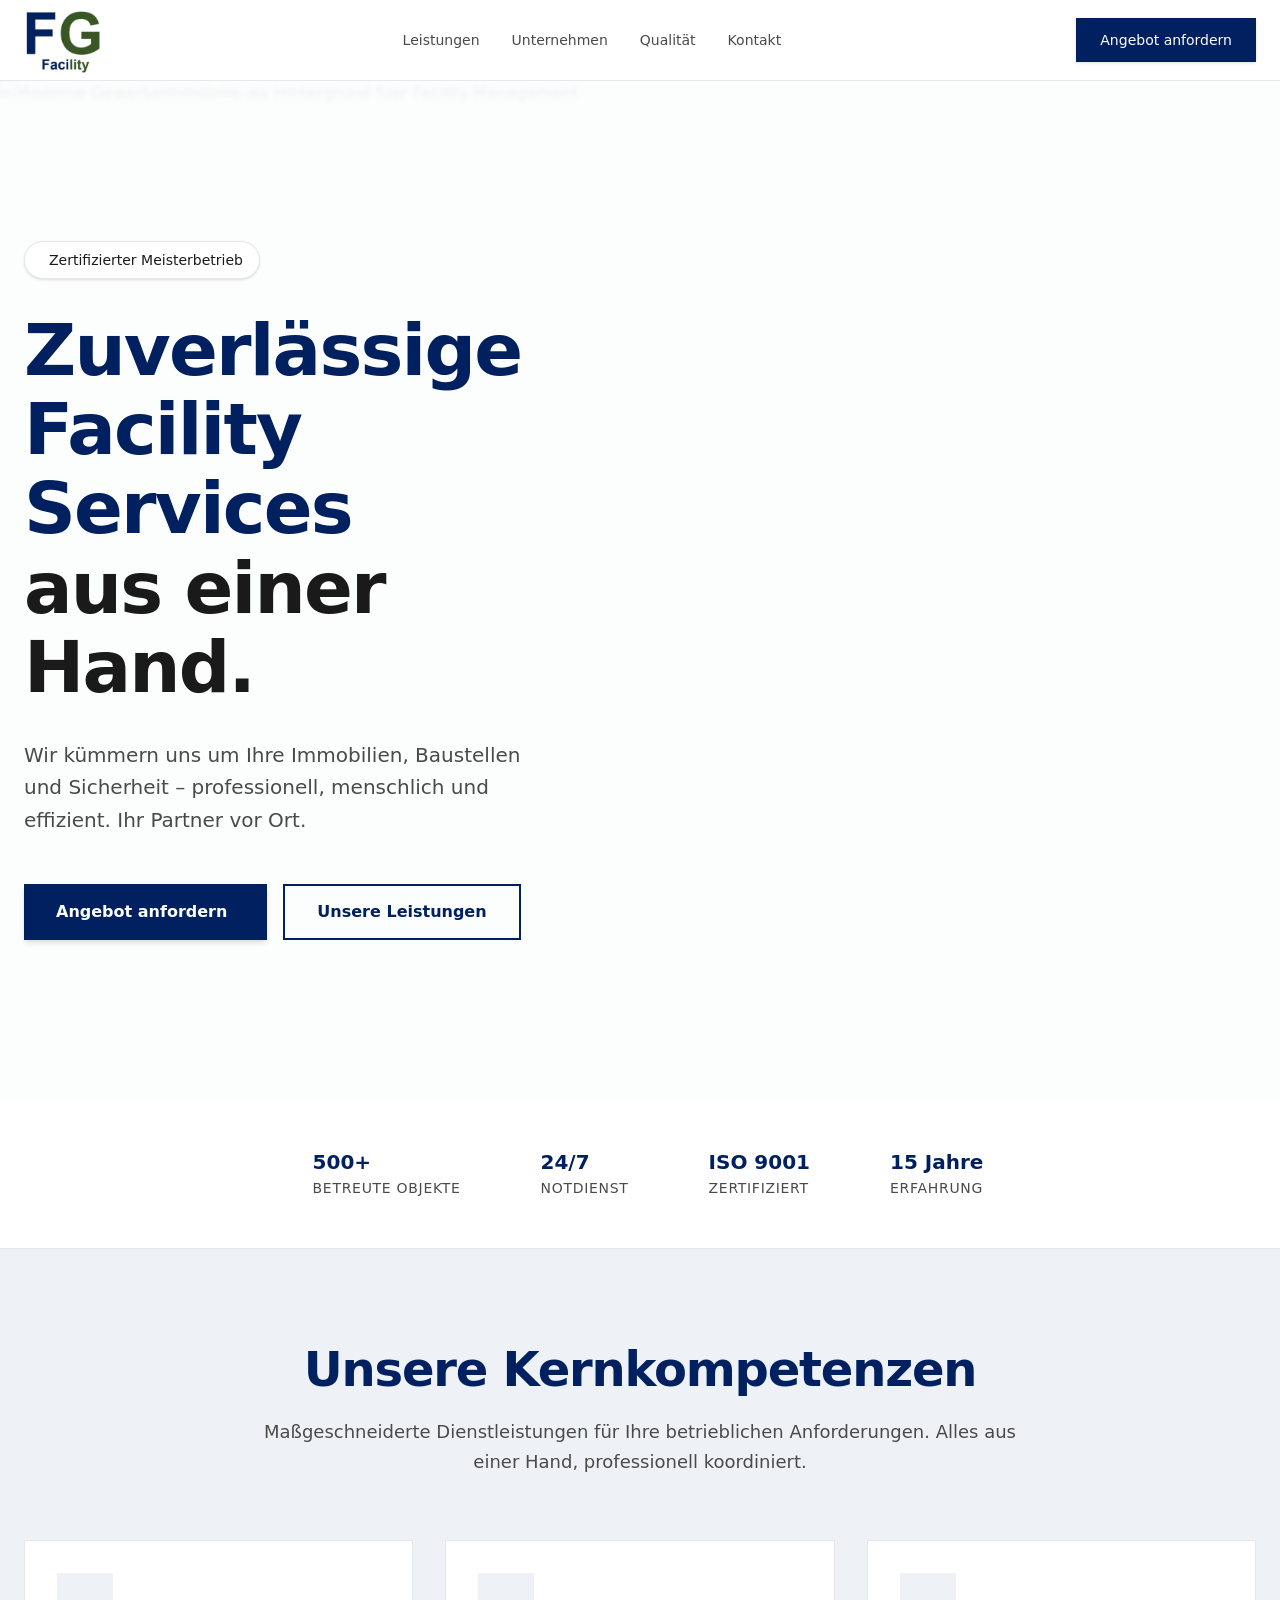
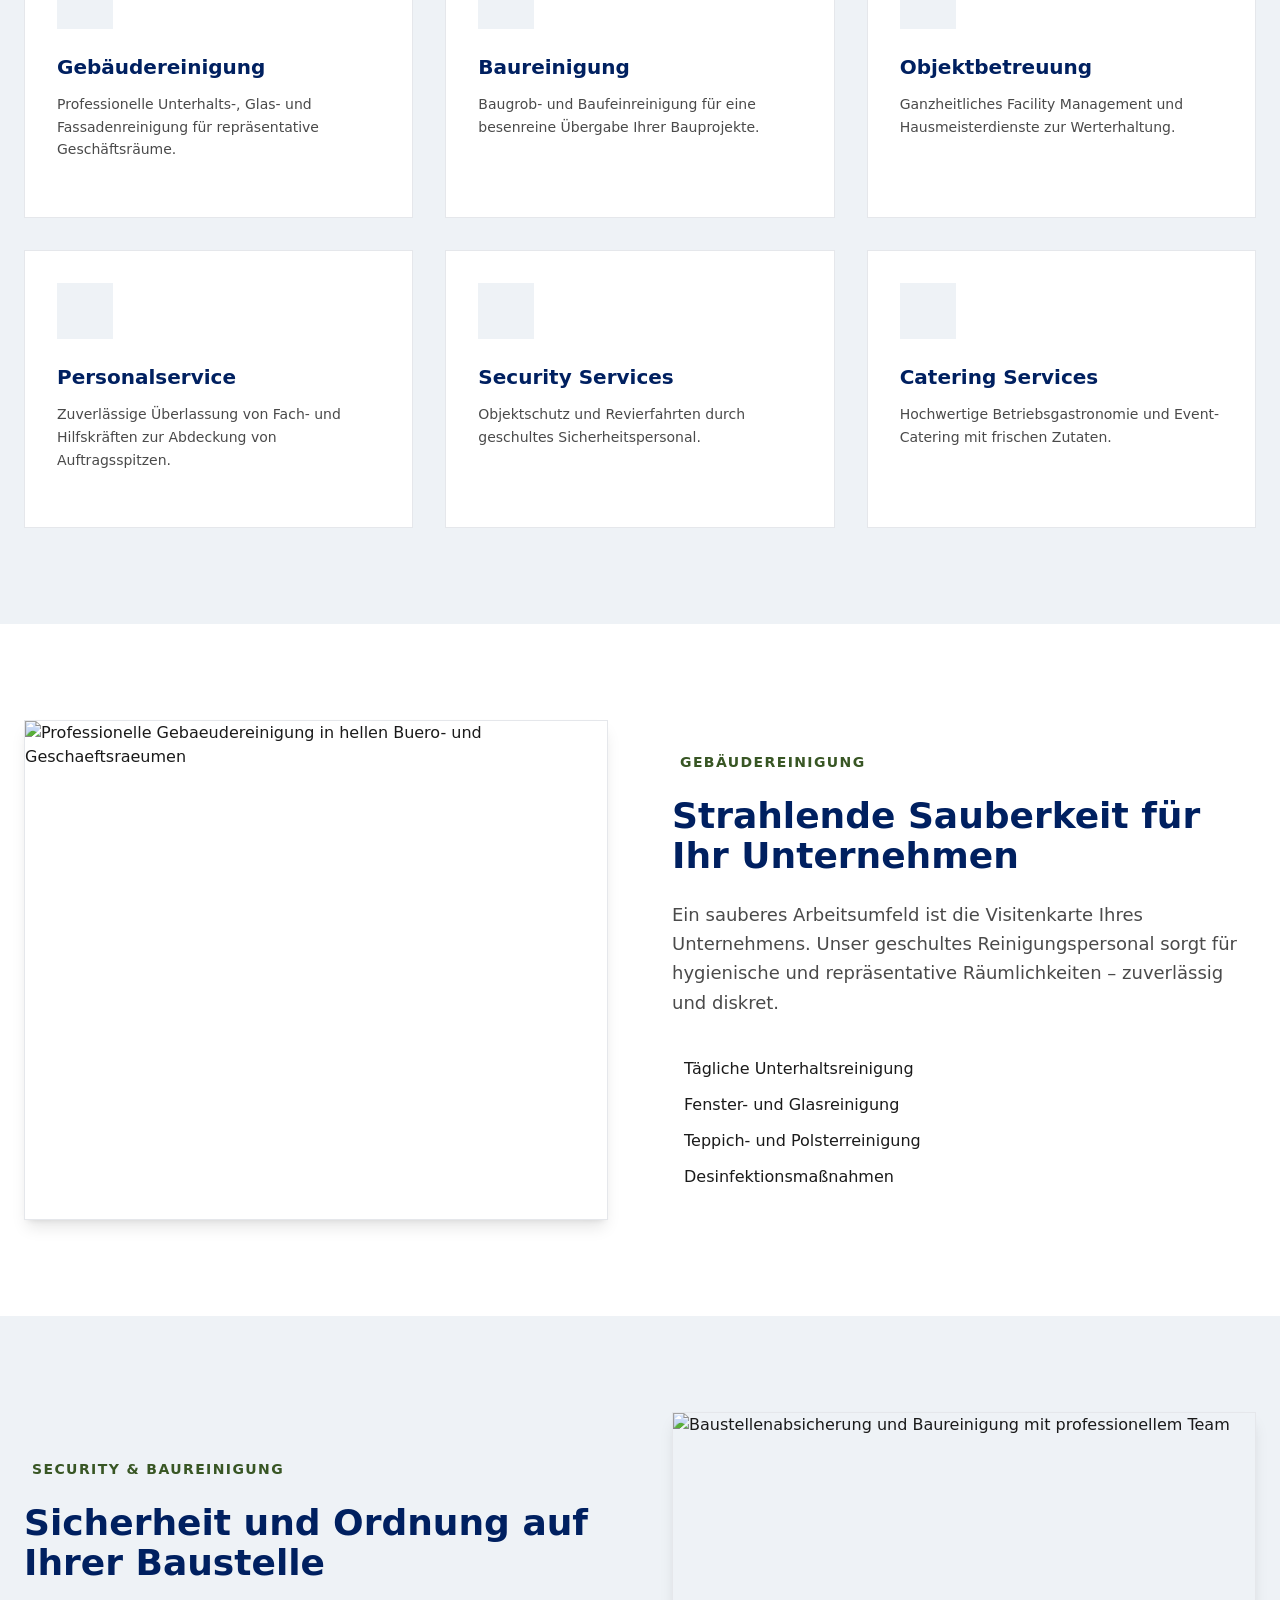
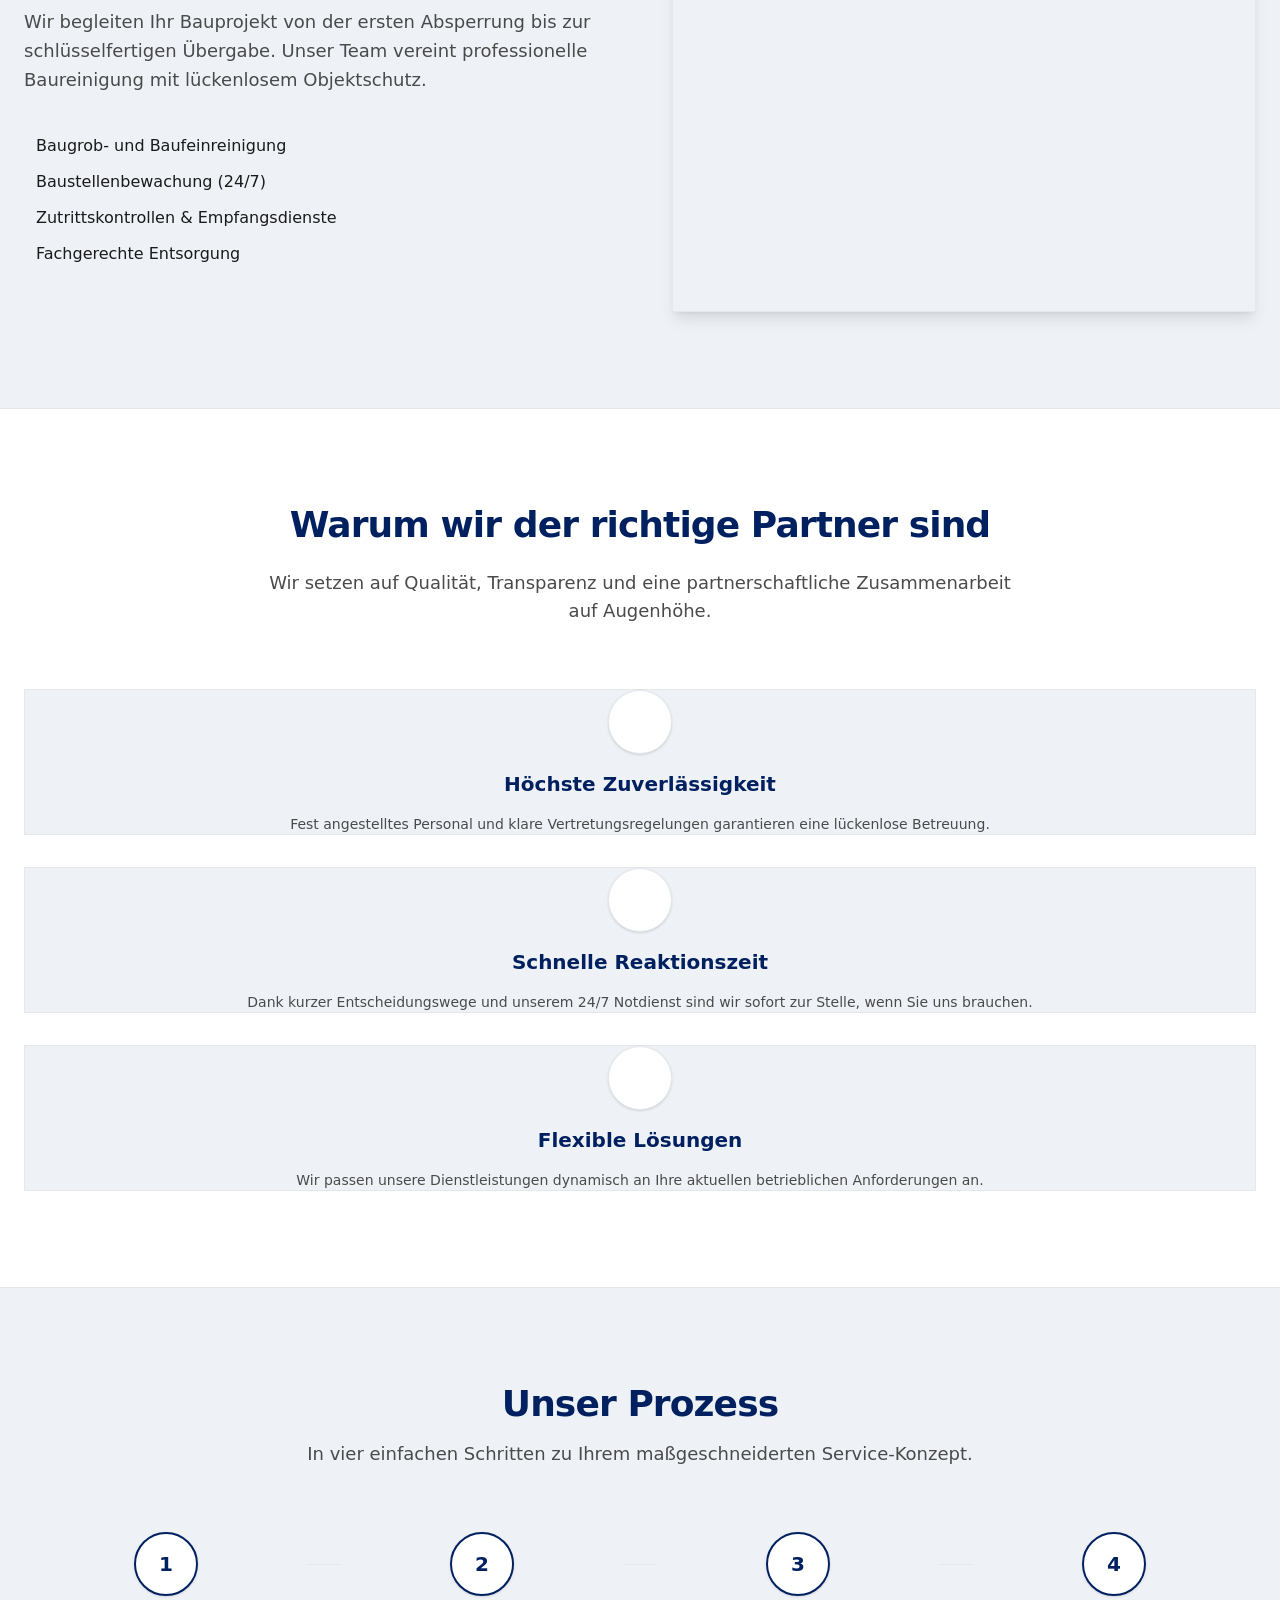
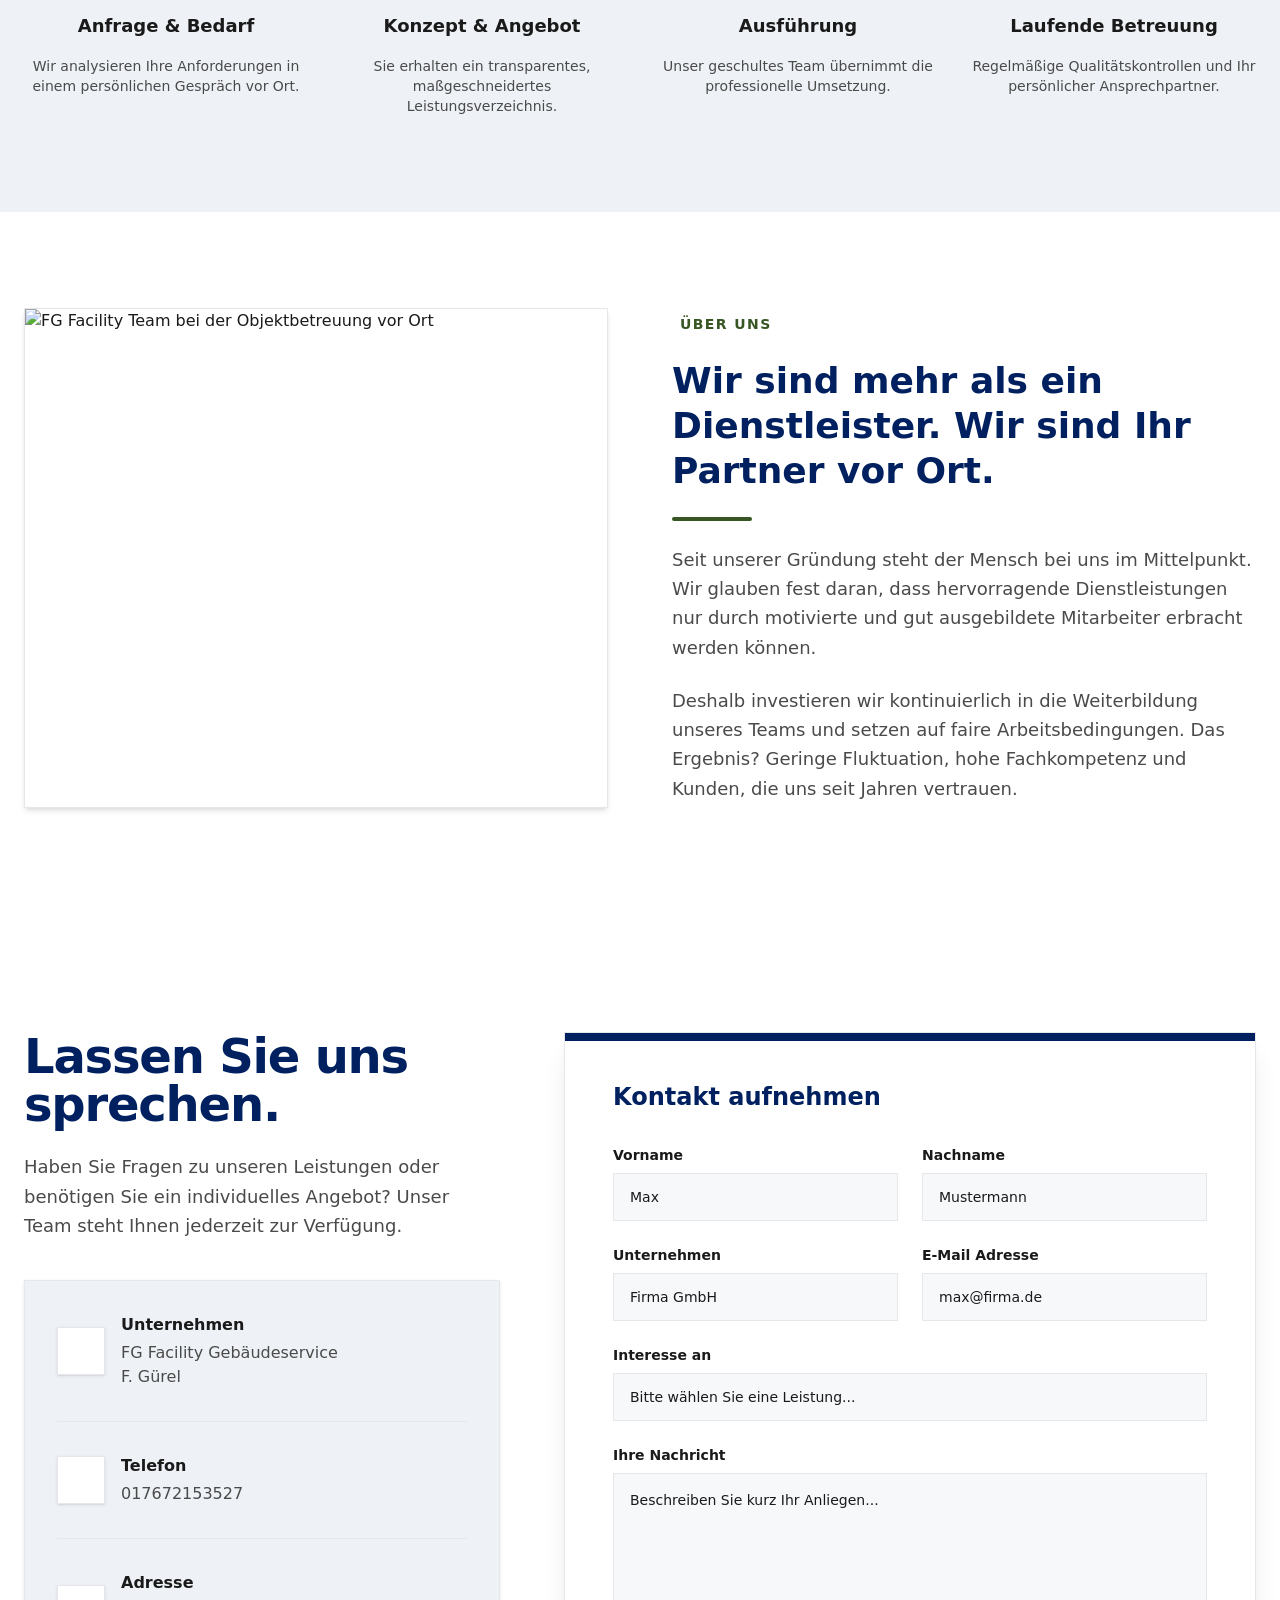
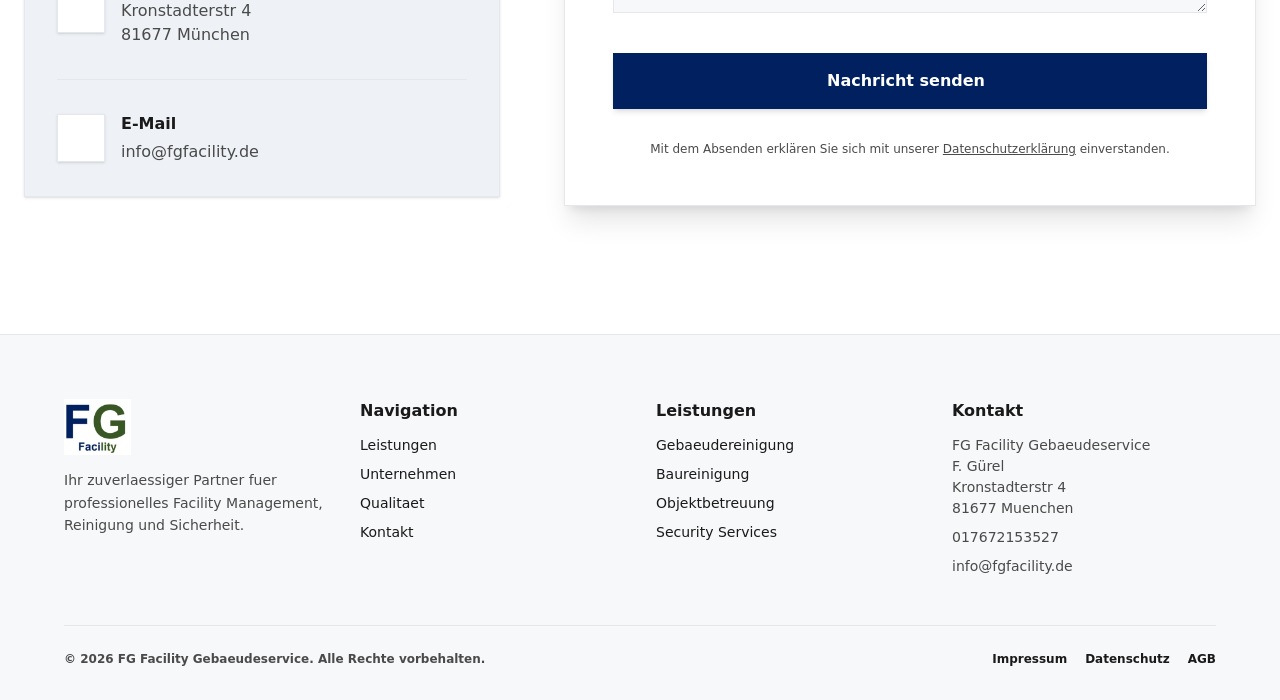
==== commit 3b8f2035: "Update index.html Change name to F. Gürel" ====
--- a/index.html
+++ b/index.html
@@ -387,7 +387,7 @@
             <div style="">
               <h4 class="font-bold text-foreground mb-1" style="">Unternehmen</h4>
               <p class="text-muted-foreground" style="">FG Facility Gebäudeservice</p>
-              <p class="text-muted-foreground" style="">Funda Gürel</p>
+              <p class="text-muted-foreground" style="">F. Gürel</p>
             </div>
           </div>
           <div class="w-full h-px bg-border" style=""></div>
@@ -513,7 +513,7 @@
         <div style="display: flex; flex-direction: column; gap: 12px;">
           <h4 style="margin: 0; color: #1a1a1a; font-size: 16px;">Kontakt</h4>
           <div style="display: flex; flex-direction: column; gap: 8px; font-size: 14px; color: #4a4a4a;">
-            <p style="margin: 0;">FG Facility Gebaeudeservice<br>Funda Gürel<br>Kronstadterstr 4<br>81677 Muenchen</p>
+            <p style="margin: 0;">FG Facility Gebaeudeservice<br>F. Gürel<br>Kronstadterstr 4<br>81677 Muenchen</p>
             <p style="margin: 0;">017672153527</p>
             <p style="margin: 0;">info@fgfacility.de</p>
           </div>
@@ -534,4 +534,4 @@
   </footer>
 </div>
 <script src="script.js"></script>
-</body></html>+</body></html>
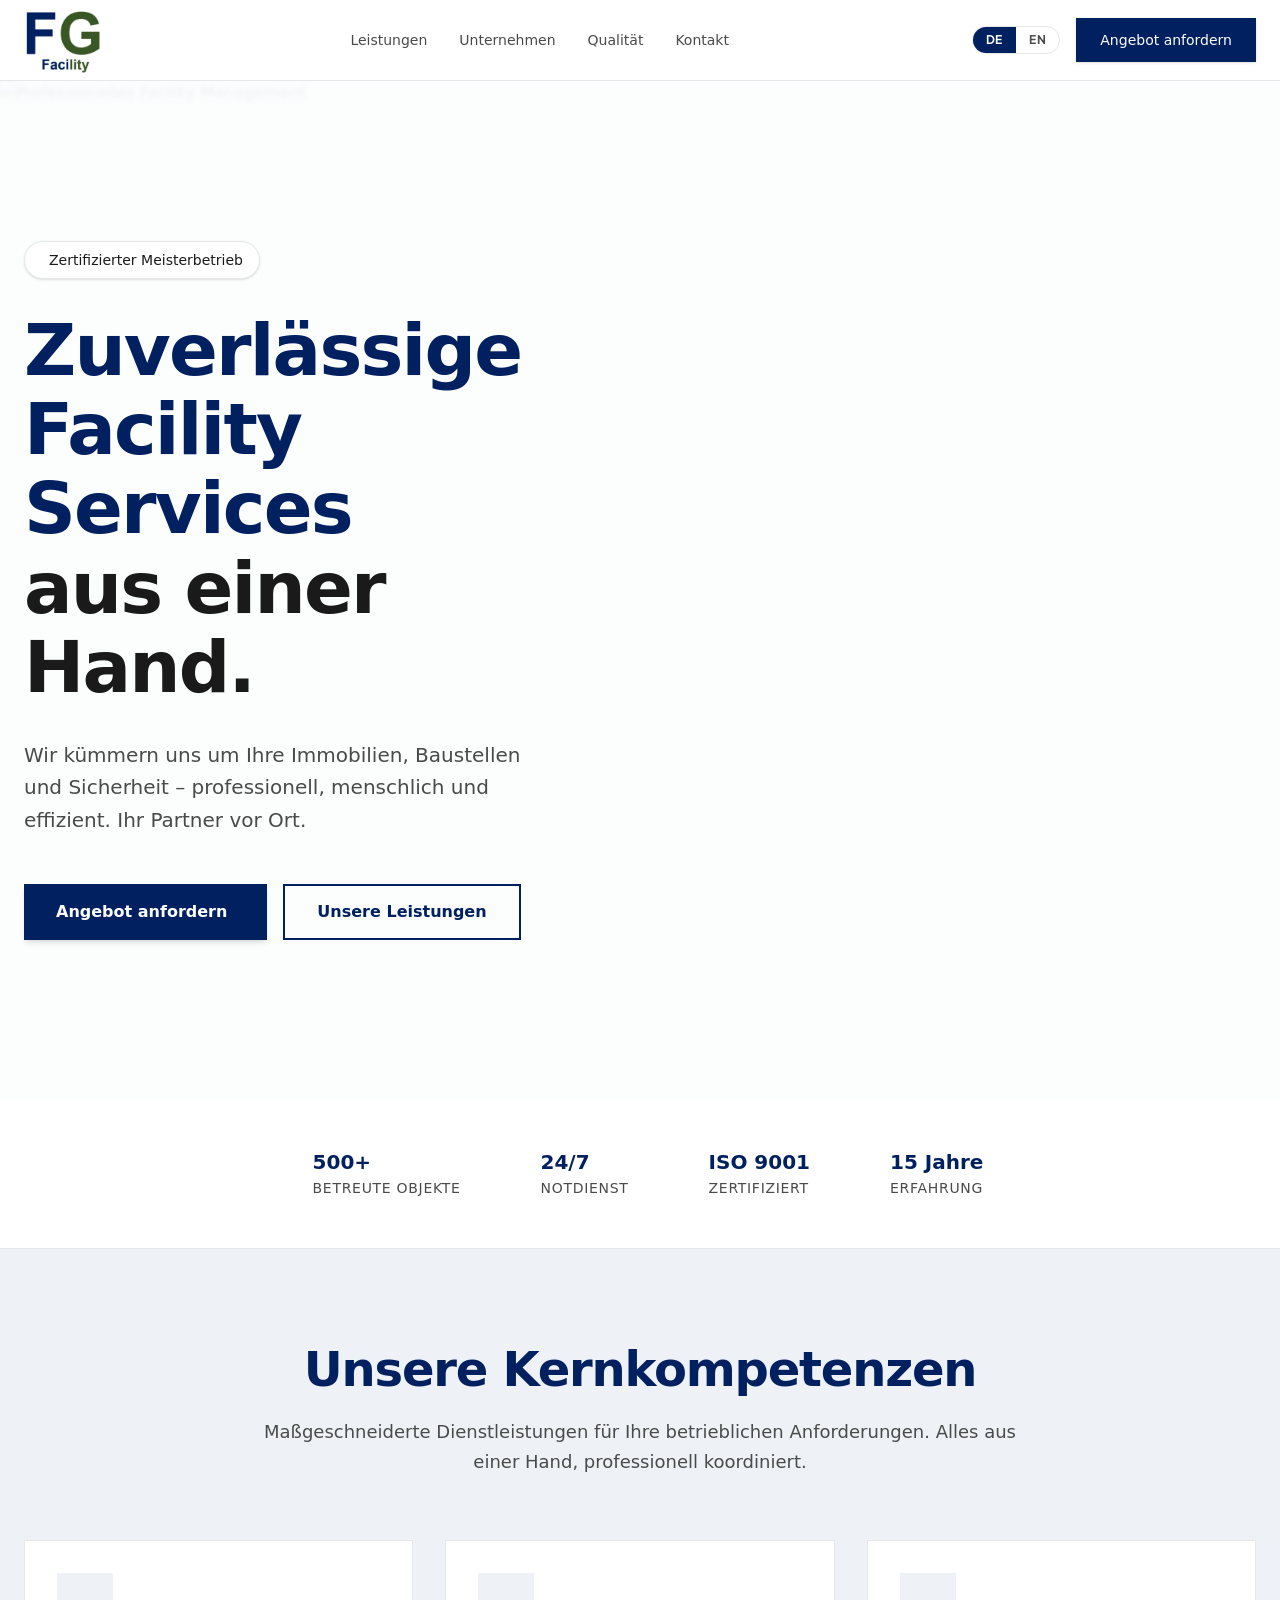
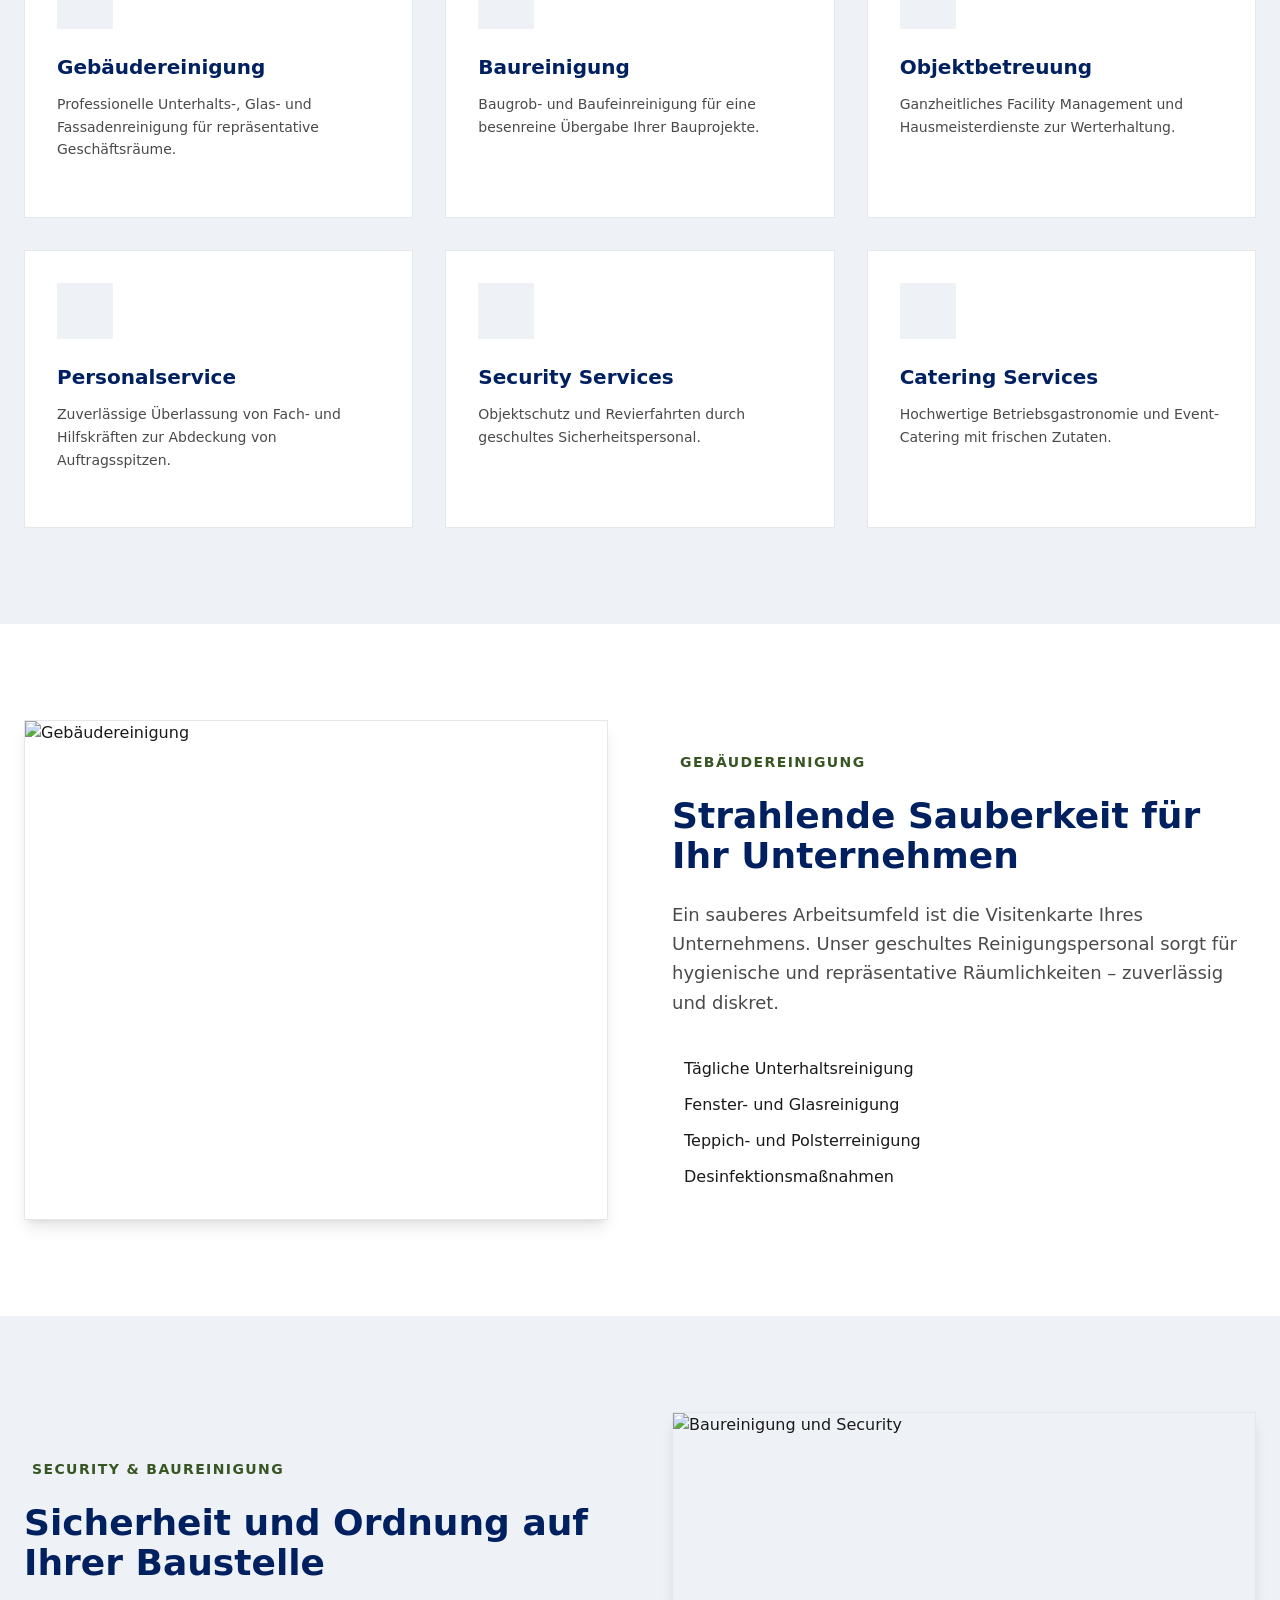
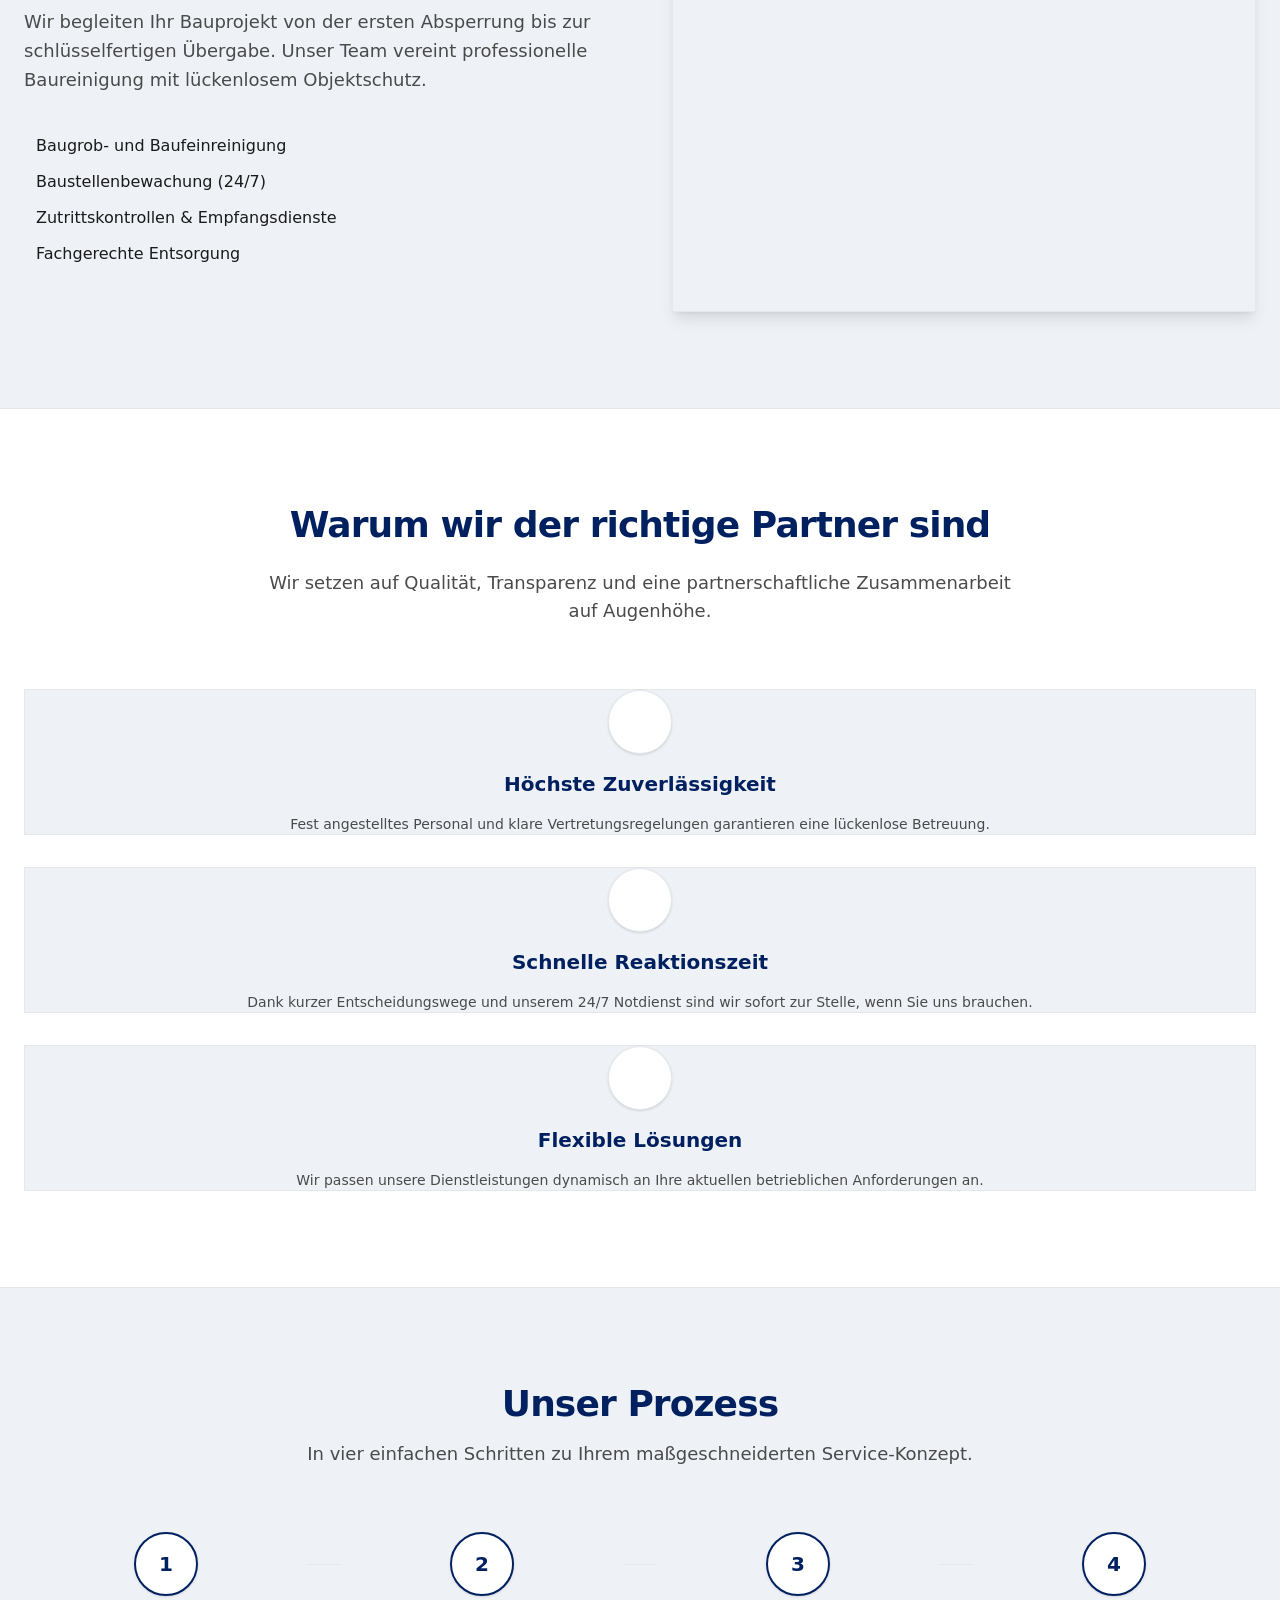
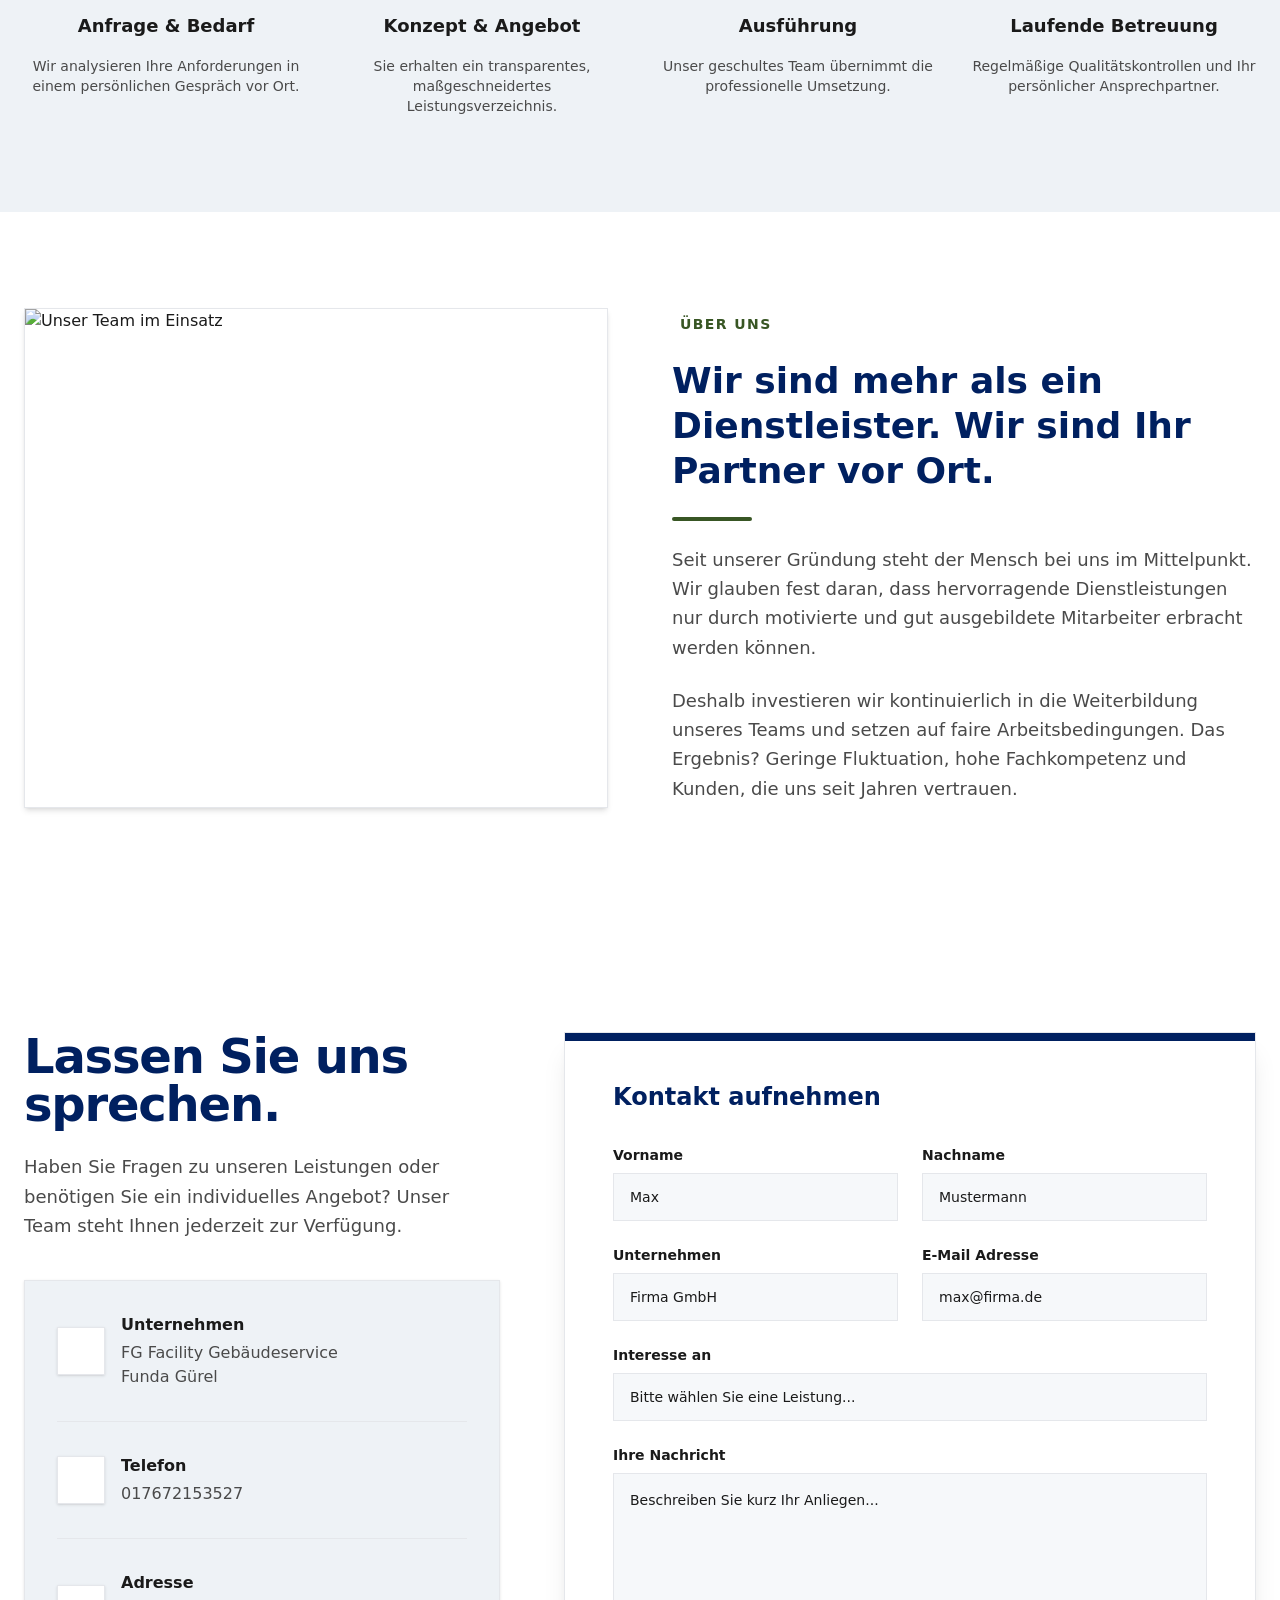
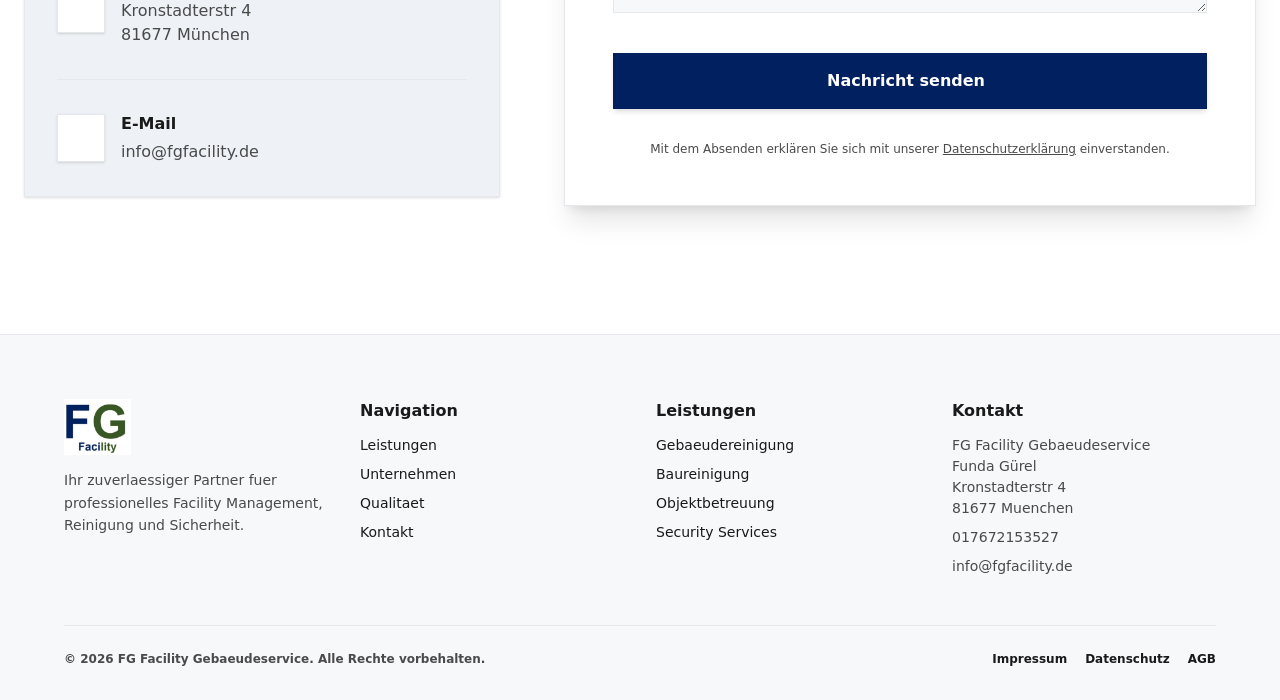
==== commit c1d15086: "formspree" ====
--- a/index.html
+++ b/index.html
@@ -11,10 +11,14 @@
     <meta name="robots" content="index,follow" />
     <meta name="theme-color" content="#0f172a" />
     <link rel="canonical" href="https://fgfacility.de/" />
+    <link rel="alternate" hreflang="de" href="https://fgfacility.de/" />
+    <link rel="alternate" hreflang="en" href="https://fgfacility.de/en/" />
+    <link rel="alternate" hreflang="x-default" href="https://fgfacility.de/" />
     <link rel="icon" href="logo.png" type="image/png" />
     <link rel="apple-touch-icon" href="logo.png" />
     <link rel="manifest" href="site.webmanifest" />
     <meta property="og:locale" content="de_DE" />
+    <meta property="og:locale:alternate" content="en_US" />
     <meta property="og:type" content="website" />
     <meta property="og:site_name" content="FG Facility" />
     <meta property="og:title" content="FG Facility | Gebaeudereinigung, Baureinigung &amp; Security in Muenchen" />
@@ -25,8 +29,6 @@
     <meta property="og:url" content="https://fgfacility.de/" />
     <meta property="og:image" content="https://fgfacility.de/logo.png" />
     <meta property="og:image:alt" content="FG Facility Logo" />
-    <meta property="og:image:width" content="217" />
-    <meta property="og:image:height" content="182" />
     <meta name="twitter:card" content="summary" />
     <meta name="twitter:title" content="FG Facility | Gebaeudereinigung, Baureinigung &amp; Security in Muenchen" />
     <meta
@@ -34,7 +36,6 @@
       content="Professionelle Facility Services fuer Unternehmen, Baustellen und Objekte in Muenchen und Umgebung."
     />
     <meta name="twitter:image" content="https://fgfacility.de/logo.png" />
-    <meta name="twitter:image:alt" content="FG Facility Logo" />
     <script type="application/ld+json">
       {
         "@context": "https://schema.org",
@@ -44,8 +45,6 @@
         "logo": "https://fgfacility.de/logo.png",
         "image": "https://fgfacility.de/logo.png",
         "telephone": "+4917672153527",
-        "email": "info@fgfacility.de",
-        "sameAs": ["https://fgfacility.com/", "https://fgfacility.org/"],
         "address": {
           "@type": "PostalAddress",
           "streetAddress": "Kronstadterstr 4",
@@ -54,13 +53,6 @@
           "addressCountry": "DE"
         },
         "areaServed": ["Muenchen", "Bayern"],
-        "contactPoint": [{
-          "@type": "ContactPoint",
-          "contactType": "customer service",
-          "telephone": "+4917672153527",
-          "email": "info@fgfacility.de",
-          "availableLanguage": ["de"]
-        }],
         "description": "FG Facility ist Ihr Partner fuer Gebaeudereinigung, Baureinigung, Objektbetreuung, Security und Catering in Muenchen und Umgebung."
       }
     </script>
@@ -80,7 +72,7 @@
     <div class="container mx-auto px-6 h-20 flex items-center justify-between" style="">
       <div class="flex items-center gap-3" style="">
         <span class="font-heading font-bold text-xl tracking-tight text-primary" style="">
-          <img src="logo.png" alt="FG Facility Gebaeudeservice Logo" style="height: 70px;">
+          <img src="logo.png" alt="FG Facility" style="height: 70px;">
         </span>
       </div>
       <nav class="hidden lg:flex items-center gap-8 text-sm font-medium text-muted-foreground" style="">
@@ -90,6 +82,10 @@
         <a href="#kontakt" class="hover:text-primary transition-colors" style="">Kontakt</a>
       </nav>
       <div class="flex items-center gap-4" style="">
+        <div class="lang-switch" role="group" aria-label="Sprache waehlen">
+          <a href="/" hreflang="de" aria-current="true">DE</a>
+          <a href="/en/" hreflang="en">EN</a>
+        </div>
         <a href="#kontakt" class="hidden lg:inline-flex items-center justify-center bg-primary text-primary-foreground h-11 px-6 font-medium text-sm hover:bg-primary/90 transition-colors rounded-sm shadow-sm" style="">
           Angebot anfordern
         </a>
@@ -111,7 +107,7 @@
   <!-- 1. Hero Section -->
   <section class="relative w-full py-24 lg:py-32 xl:py-40 bg-muted overflow-hidden" style="">
     <div class="absolute inset-0 z-0" style="">
-      <img src="https://images.unsplash.com/photo-1486406146926-c627a92ad1ab?auto=format&amp;fit=crop&amp;q=80&amp;w=2070" alt="Moderne Gewerbeimmobilie als Hintergrund fuer Facility Management" class="w-full h-full object-cover opacity-30" style="">
+      <img src="https://images.unsplash.com/photo-1486406146926-c627a92ad1ab?auto=format&amp;fit=crop&amp;q=80&amp;w=2070" alt="Professionelles Facility Management" class="w-full h-full object-cover opacity-30" style="">
       <div class="absolute inset-0 bg-background/80 backdrop-blur-[2px]" style=""></div>
     </div>
     <div class="container relative z-10 mx-auto px-6 grid lg:grid-cols-2 gap-16 items-center" style="">
@@ -236,7 +232,7 @@
   <section class="w-full py-24 bg-background" style="">
     <div class="container mx-auto px-6 grid lg:grid-cols-2 gap-16 items-center" style="">
       <div class="relative h-[400px] lg:h-[500px] w-full rounded-sm overflow-hidden shadow-lg border border-border" style="">
-        <img src="https://images.unsplash.com/photo-1581578731548-c64695cc6952?auto=format&amp;fit=crop&amp;q=80&amp;w=1000" alt="Professionelle Gebaeudereinigung in hellen Buero- und Geschaeftsraeumen" class="absolute inset-0 w-full h-full object-cover" style="">
+        <img src="https://images.unsplash.com/photo-1581578731548-c64695cc6952?auto=format&amp;fit=crop&amp;q=80&amp;w=1000" alt="Gebäudereinigung" class="absolute inset-0 w-full h-full object-cover" style="">
       </div>
       <div class="flex flex-col gap-6" style="">
         <div class="inline-flex items-center gap-2 text-secondary font-bold uppercase text-sm tracking-widest" style="">
@@ -271,7 +267,7 @@
         </ul>
       </div>
       <div class="relative h-[400px] lg:h-[500px] w-full rounded-sm overflow-hidden shadow-lg border border-border lg:order-2 order-1" style="">
-        <img src="https://images.unsplash.com/photo-1504307651254-35680f356dfd?auto=format&amp;fit=crop&amp;q=80&amp;w=1000" alt="Baustellenabsicherung und Baureinigung mit professionellem Team" class="absolute inset-0 w-full h-full object-cover" style="">
+        <img src="https://images.unsplash.com/photo-1504307651254-35680f356dfd?auto=format&amp;fit=crop&amp;q=80&amp;w=1000" alt="Baureinigung und Security" class="absolute inset-0 w-full h-full object-cover" style="">
       </div>
     </div>
   </section>
@@ -347,7 +343,7 @@
   <section id="unternehmen" class="w-full py-24 bg-background" style="">
     <div class="container mx-auto px-6 grid lg:grid-cols-2 gap-16 items-center" style="">
       <div class="relative h-[500px] w-full rounded-sm overflow-hidden group border border-border shadow-md" style="">
-        <img src="https://images.unsplash.com/photo-1600880292203-757bb62b4baf?auto=format&amp;fit=crop&amp;w=800&amp;q=80" alt="FG Facility Team bei der Objektbetreuung vor Ort" class="absolute inset-0 w-full h-full object-cover group-hover:scale-105 transition-transform duration-700" style="">
+        <img src="https://images.unsplash.com/photo-1600880292203-757bb62b4baf?auto=format&amp;fit=crop&amp;w=800&amp;q=80" alt="Unser Team im Einsatz" class="absolute inset-0 w-full h-full object-cover group-hover:scale-105 transition-transform duration-700" style="">
       </div>
       <div class="flex flex-col gap-6" style="">
         <div class="inline-flex items-center gap-2 text-secondary font-bold uppercase text-sm tracking-widest" style="">
@@ -387,7 +383,7 @@
             <div style="">
               <h4 class="font-bold text-foreground mb-1" style="">Unternehmen</h4>
               <p class="text-muted-foreground" style="">FG Facility Gebäudeservice</p>
-              <p class="text-muted-foreground" style="">F. Gürel</p>
+              <p class="text-muted-foreground" style="">Funda Gürel</p>
             </div>
           </div>
           <div class="w-full h-px bg-border" style=""></div>
@@ -427,52 +423,54 @@
       <div class="lg:col-span-7 bg-background border border-border p-8 lg:p-12 shadow-xl rounded-sm relative" style="">
         <div class="absolute top-0 left-0 w-full h-2 bg-primary rounded-t-sm" style=""></div>
         <h3 class="font-heading text-2xl font-bold mb-8 text-primary" style="">Kontakt aufnehmen</h3>
-        <form class="flex flex-col gap-6" style="">
+        <form class="flex flex-col gap-6" action="https://formspree.io/f/mlgqkdyj" method="POST" style="">
+          <input type="hidden" name="_subject" value="Neue Kontaktanfrage ueber fgfacility.de">
+          <input type="text" name="_gotcha" tabindex="-1" autocomplete="off" aria-hidden="true" style="display: none;">
           <div class="grid grid-cols-1 sm:grid-cols-2 gap-6" style="">
             <div class="flex flex-col gap-2" style="">
-              <label class="text-sm font-bold text-foreground" style="">Vorname</label>
-              <input type="text" class="h-12 w-full border border-border bg-muted/50 px-4 text-sm focus:outline-none focus:ring-2 focus:ring-primary focus:border-transparent transition-all rounded-sm" placeholder="Max" style="">
+              <label for="kontakt-vorname" class="text-sm font-bold text-foreground" style="">Vorname</label>
+              <input id="kontakt-vorname" name="Vorname" type="text" required class="h-12 w-full border border-border bg-muted/50 px-4 text-sm focus:outline-none focus:ring-2 focus:ring-primary focus:border-transparent transition-all rounded-sm" placeholder="Max" style="">
             </div>
             <div class="flex flex-col gap-2" style="">
-              <label class="text-sm font-bold text-foreground" style="">Nachname</label>
-              <input type="text" class="h-12 w-full border border-border bg-muted/50 px-4 text-sm focus:outline-none focus:ring-2 focus:ring-primary focus:border-transparent transition-all rounded-sm" placeholder="Mustermann" style="">
+              <label for="kontakt-nachname" class="text-sm font-bold text-foreground" style="">Nachname</label>
+              <input id="kontakt-nachname" name="Nachname" type="text" required class="h-12 w-full border border-border bg-muted/50 px-4 text-sm focus:outline-none focus:ring-2 focus:ring-primary focus:border-transparent transition-all rounded-sm" placeholder="Mustermann" style="">
             </div>
           </div>
           <div class="grid grid-cols-1 sm:grid-cols-2 gap-6" style="">
             <div class="flex flex-col gap-2" style="">
-              <label class="text-sm font-bold text-foreground" style="">Unternehmen</label>
-              <input type="text" class="h-12 w-full border border-border bg-muted/50 px-4 text-sm focus:outline-none focus:ring-2 focus:ring-primary focus:border-transparent transition-all rounded-sm" placeholder="Firma GmbH" style="">
+              <label for="kontakt-unternehmen" class="text-sm font-bold text-foreground" style="">Unternehmen</label>
+              <input id="kontakt-unternehmen" name="Unternehmen" type="text" class="h-12 w-full border border-border bg-muted/50 px-4 text-sm focus:outline-none focus:ring-2 focus:ring-primary focus:border-transparent transition-all rounded-sm" placeholder="Firma GmbH" style="">
             </div>
             <div class="flex flex-col gap-2" style="">
-              <label class="text-sm font-bold text-foreground" style="">E-Mail Adresse</label>
-              <input type="email" class="h-12 w-full border border-border bg-muted/50 px-4 text-sm focus:outline-none focus:ring-2 focus:ring-primary focus:border-transparent transition-all rounded-sm" placeholder="max@firma.de" style="">
+              <label for="kontakt-email" class="text-sm font-bold text-foreground" style="">E-Mail Adresse</label>
+              <input id="kontakt-email" name="email" type="email" required class="h-12 w-full border border-border bg-muted/50 px-4 text-sm focus:outline-none focus:ring-2 focus:ring-primary focus:border-transparent transition-all rounded-sm" placeholder="max@firma.de" style="">
             </div>
           </div>
           <div class="flex flex-col gap-2" style="">
-            <label class="text-sm font-bold text-foreground" style="">Interesse an</label>
+            <label for="kontakt-leistung" class="text-sm font-bold text-foreground" style="">Interesse an</label>
             <div class="relative" style="">
-              <select class="h-12 w-full border border-border bg-muted/50 px-4 text-sm focus:outline-none focus:ring-2 focus:ring-primary focus:border-transparent transition-all rounded-sm appearance-none" style="">
+              <select id="kontakt-leistung" name="Leistung" class="h-12 w-full border border-border bg-muted/50 px-4 text-sm focus:outline-none focus:ring-2 focus:ring-primary focus:border-transparent transition-all rounded-sm appearance-none" style="">
                 <option value="">Bitte wählen Sie eine Leistung...</option>
-                <option value="gebaeudereinigung">Gebäudereinigung</option>
-                <option value="baureinigung">Baureinigung</option>
-                <option value="objektbetreuung">Objektbetreuung</option>
-                <option value="personalservice">Personalservice</option>
-                <option value="security">Security Services</option>
-                <option value="catering">Catering Services</option>
+                <option value="Gebäudereinigung">Gebäudereinigung</option>
+                <option value="Baureinigung">Baureinigung</option>
+                <option value="Objektbetreuung">Objektbetreuung</option>
+                <option value="Personalservice">Personalservice</option>
+                <option value="Security Services">Security Services</option>
+                <option value="Catering Services">Catering Services</option>
               </select>
               <iconify-icon icon="lucide:chevron-down" class="absolute right-4 top-1/2 -translate-y-1/2 text-muted-foreground pointer-events-none"></iconify-icon>
             </div>
           </div>
           <div class="flex flex-col gap-2" style="">
-            <label class="text-sm font-bold text-foreground" style="">Ihre Nachricht</label>
-            <textarea class="min-h-[140px] w-full border border-border bg-muted/50 p-4 text-sm focus:outline-none focus:ring-2 focus:ring-primary focus:border-transparent transition-all rounded-sm resize-y" placeholder="Beschreiben Sie kurz Ihr Anliegen..." style=""></textarea>
-          </div>
-          <button type="button" class="mt-4 inline-flex items-center justify-center bg-primary text-primary-foreground h-14 px-8 font-bold text-base hover:bg-primary/90 transition-colors w-full rounded-sm shadow-md" style="">
+            <label for="kontakt-nachricht" class="text-sm font-bold text-foreground" style="">Ihre Nachricht</label>
+            <textarea id="kontakt-nachricht" name="Nachricht" required class="min-h-[140px] w-full border border-border bg-muted/50 p-4 text-sm focus:outline-none focus:ring-2 focus:ring-primary focus:border-transparent transition-all rounded-sm resize-y" placeholder="Beschreiben Sie kurz Ihr Anliegen..." style=""></textarea>
+          </div>
+          <button type="submit" class="mt-4 inline-flex items-center justify-center bg-primary text-primary-foreground h-14 px-8 font-bold text-base hover:bg-primary/90 transition-colors w-full rounded-sm shadow-md" style="">
             Nachricht senden
             <iconify-icon icon="lucide:send" class="ml-2 text-lg"></iconify-icon>
           </button>
           <p class="text-xs text-muted-foreground text-center mt-2" style="">
-            Mit dem Absenden erklären Sie sich mit unserer <a href="#" class="underline hover:text-primary" style="">Datenschutzerklärung</a> einverstanden.
+            Mit dem Absenden erklären Sie sich mit unserer <a href="datenschutz.html" class="underline hover:text-primary" style="">Datenschutzerklärung</a> einverstanden.
           </p>
         </form>
       </div>
@@ -485,7 +483,7 @@
       <div class="unified-footer-grid" style="display: grid; grid-template-columns: repeat(auto-fit, minmax(220px, 1fr)); gap: 32px; margin-bottom: 48px;">
         <div style="display: flex; flex-direction: column; gap: 14px;">
           <div style="display: flex; align-items: center; gap: 10px;">
-            <img src="logo.png" alt="FG Facility Gebaeudeservice Logo" style="height: 56px;">
+            <img src="logo.png" alt="FG Facility" style="height: 56px;">
           </div>
           <p style="margin: 0; font-size: 14px; color: #4a4a4a; line-height: 1.6;">
             Ihr zuverlaessiger Partner fuer professionelles Facility Management,
@@ -513,7 +511,7 @@
         <div style="display: flex; flex-direction: column; gap: 12px;">
           <h4 style="margin: 0; color: #1a1a1a; font-size: 16px;">Kontakt</h4>
           <div style="display: flex; flex-direction: column; gap: 8px; font-size: 14px; color: #4a4a4a;">
-            <p style="margin: 0;">FG Facility Gebaeudeservice<br>F. Gürel<br>Kronstadterstr 4<br>81677 Muenchen</p>
+            <p style="margin: 0;">FG Facility Gebaeudeservice<br>Funda Gürel<br>Kronstadterstr 4<br>81677 Muenchen</p>
             <p style="margin: 0;">017672153527</p>
             <p style="margin: 0;">info@fgfacility.de</p>
           </div>
@@ -534,4 +532,4 @@
   </footer>
 </div>
 <script src="script.js"></script>
-</body></html>
+</body></html>
--- a/style.css
+++ b/style.css
@@ -168,6 +168,49 @@
   font-weight: 700;
 }
 
+/* Language switcher (shared by landing and legal pages) */
+.lang-switch {
+  display: inline-flex;
+  align-items: center;
+  border: 1px solid #e5e7eb;
+  border-radius: 999px;
+  background: #fff;
+  overflow: hidden;
+  font-family: "Plus Jakarta Sans", "Inter", sans-serif;
+  font-size: 12px;
+  font-weight: 700;
+  letter-spacing: 0.05em;
+}
+
+.lang-switch a {
+  padding: 7px 13px;
+  line-height: 1;
+  color: #4a4a4a;
+  text-decoration: none;
+  transition: background-color 0.2s ease, color 0.2s ease;
+}
+
+.lang-switch a:hover {
+  background: #eef2f6;
+  color: #002060;
+  text-decoration: none;
+}
+
+.lang-switch a[aria-current="true"] {
+  background: #002060;
+  color: #ffffff;
+}
+
+.legal-page .site-header-inner .lang-switch {
+  flex-shrink: 0;
+}
+
+.legal-page .site-header-actions {
+  display: flex;
+  align-items: center;
+  gap: 20px;
+}
+
 @media (max-width: 900px) {
   .legal-page .site-nav {
     display: none;
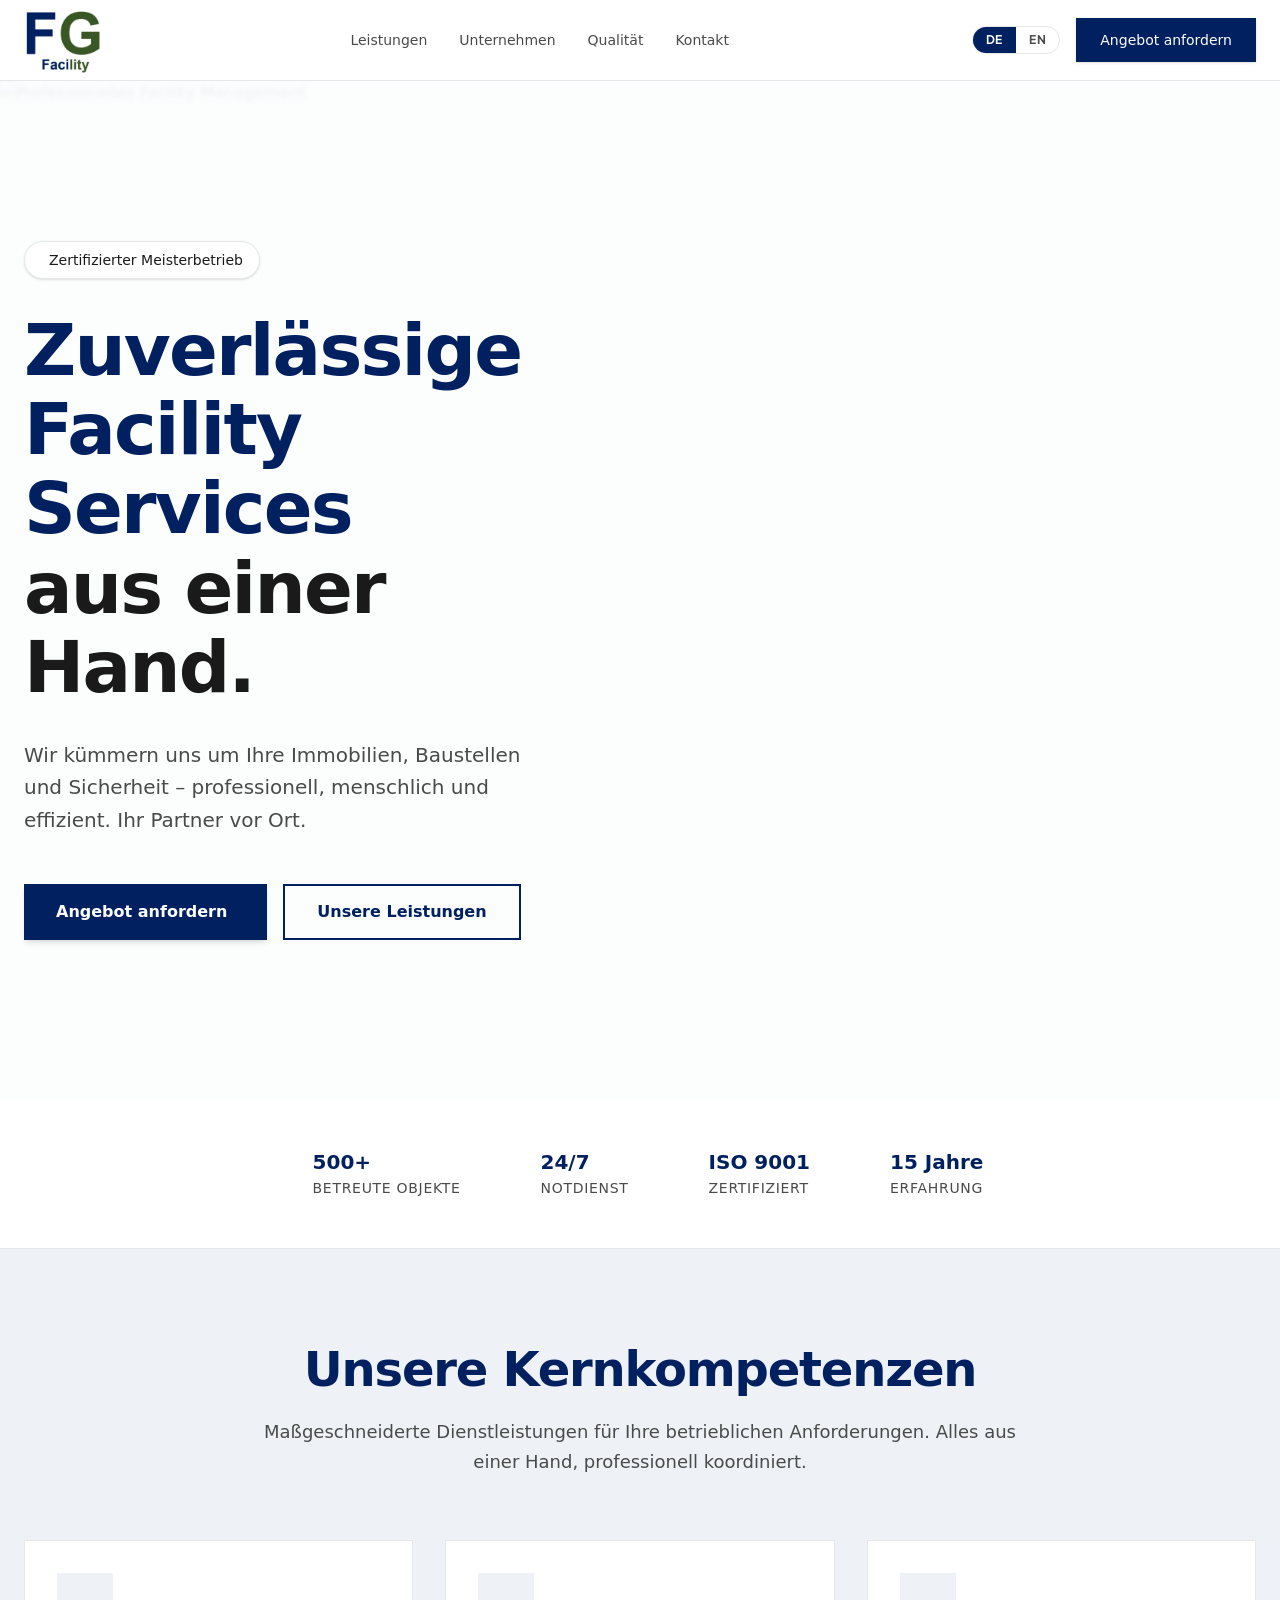
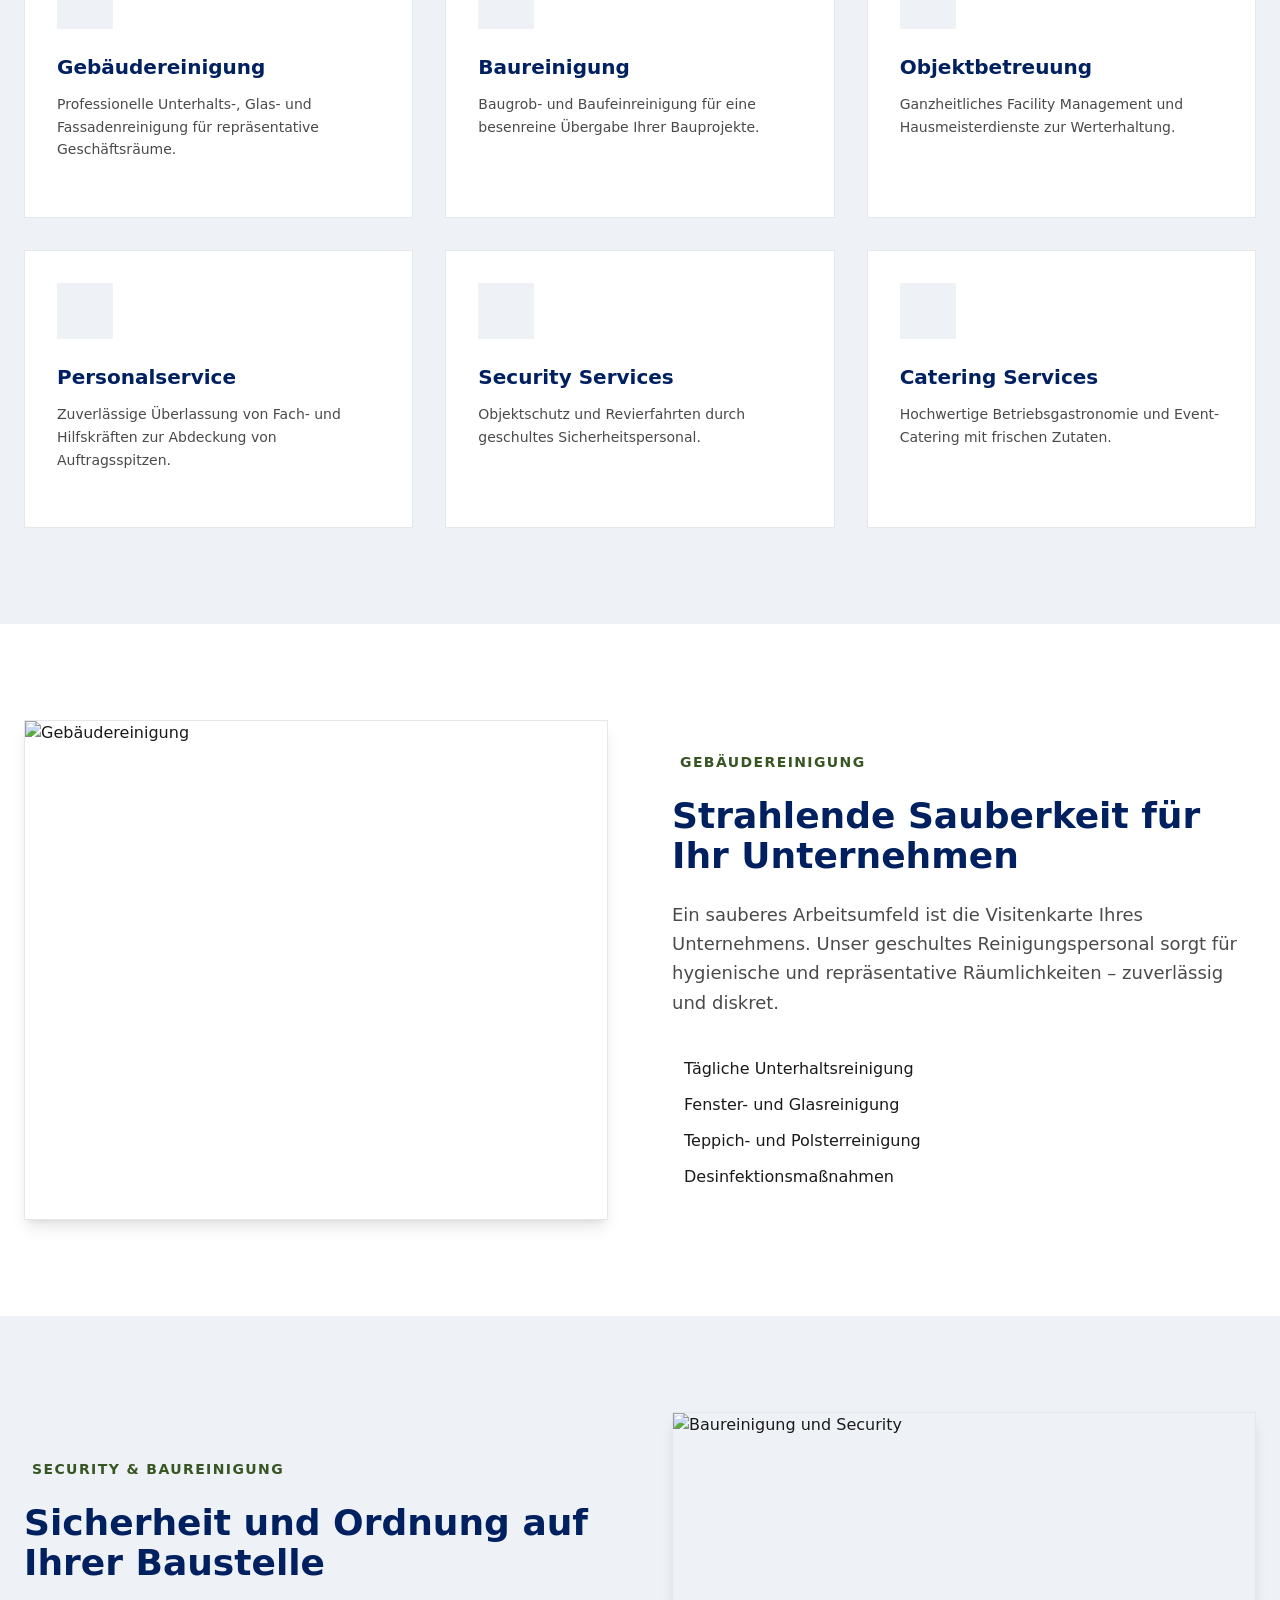
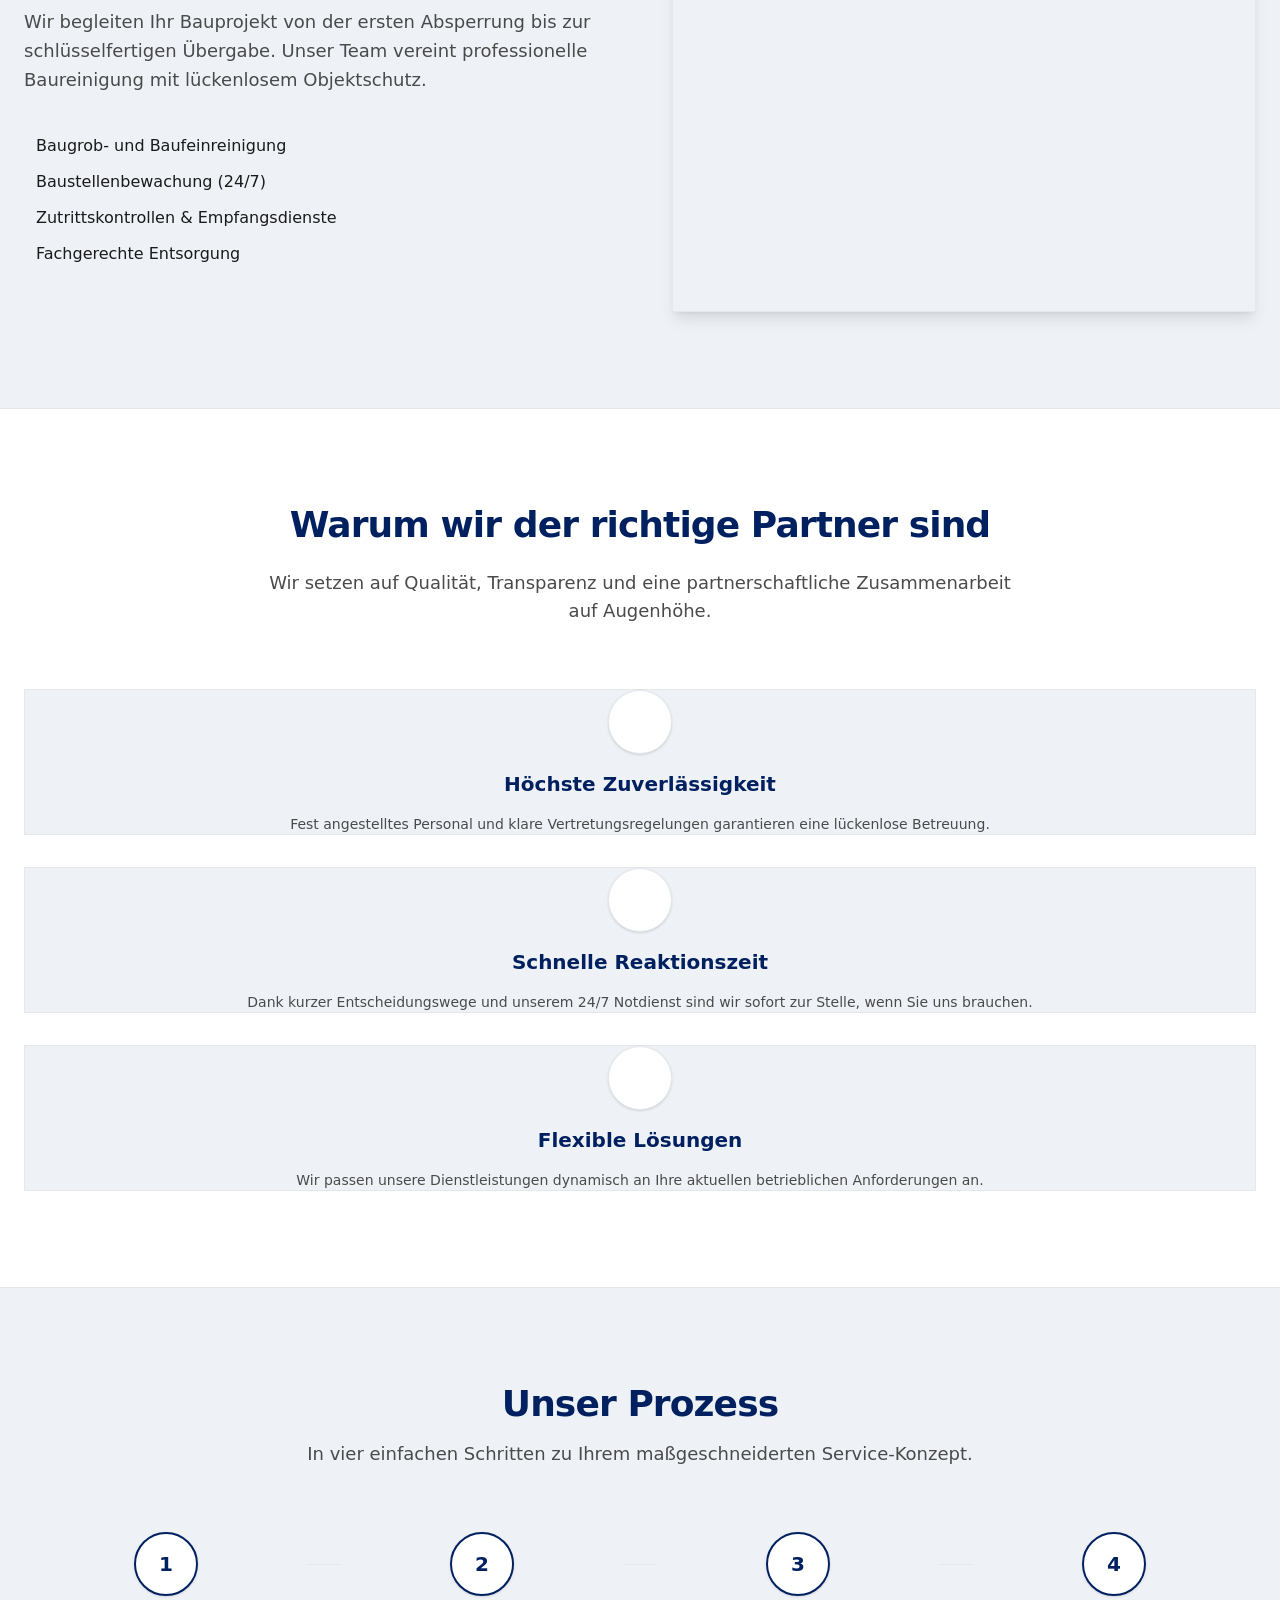
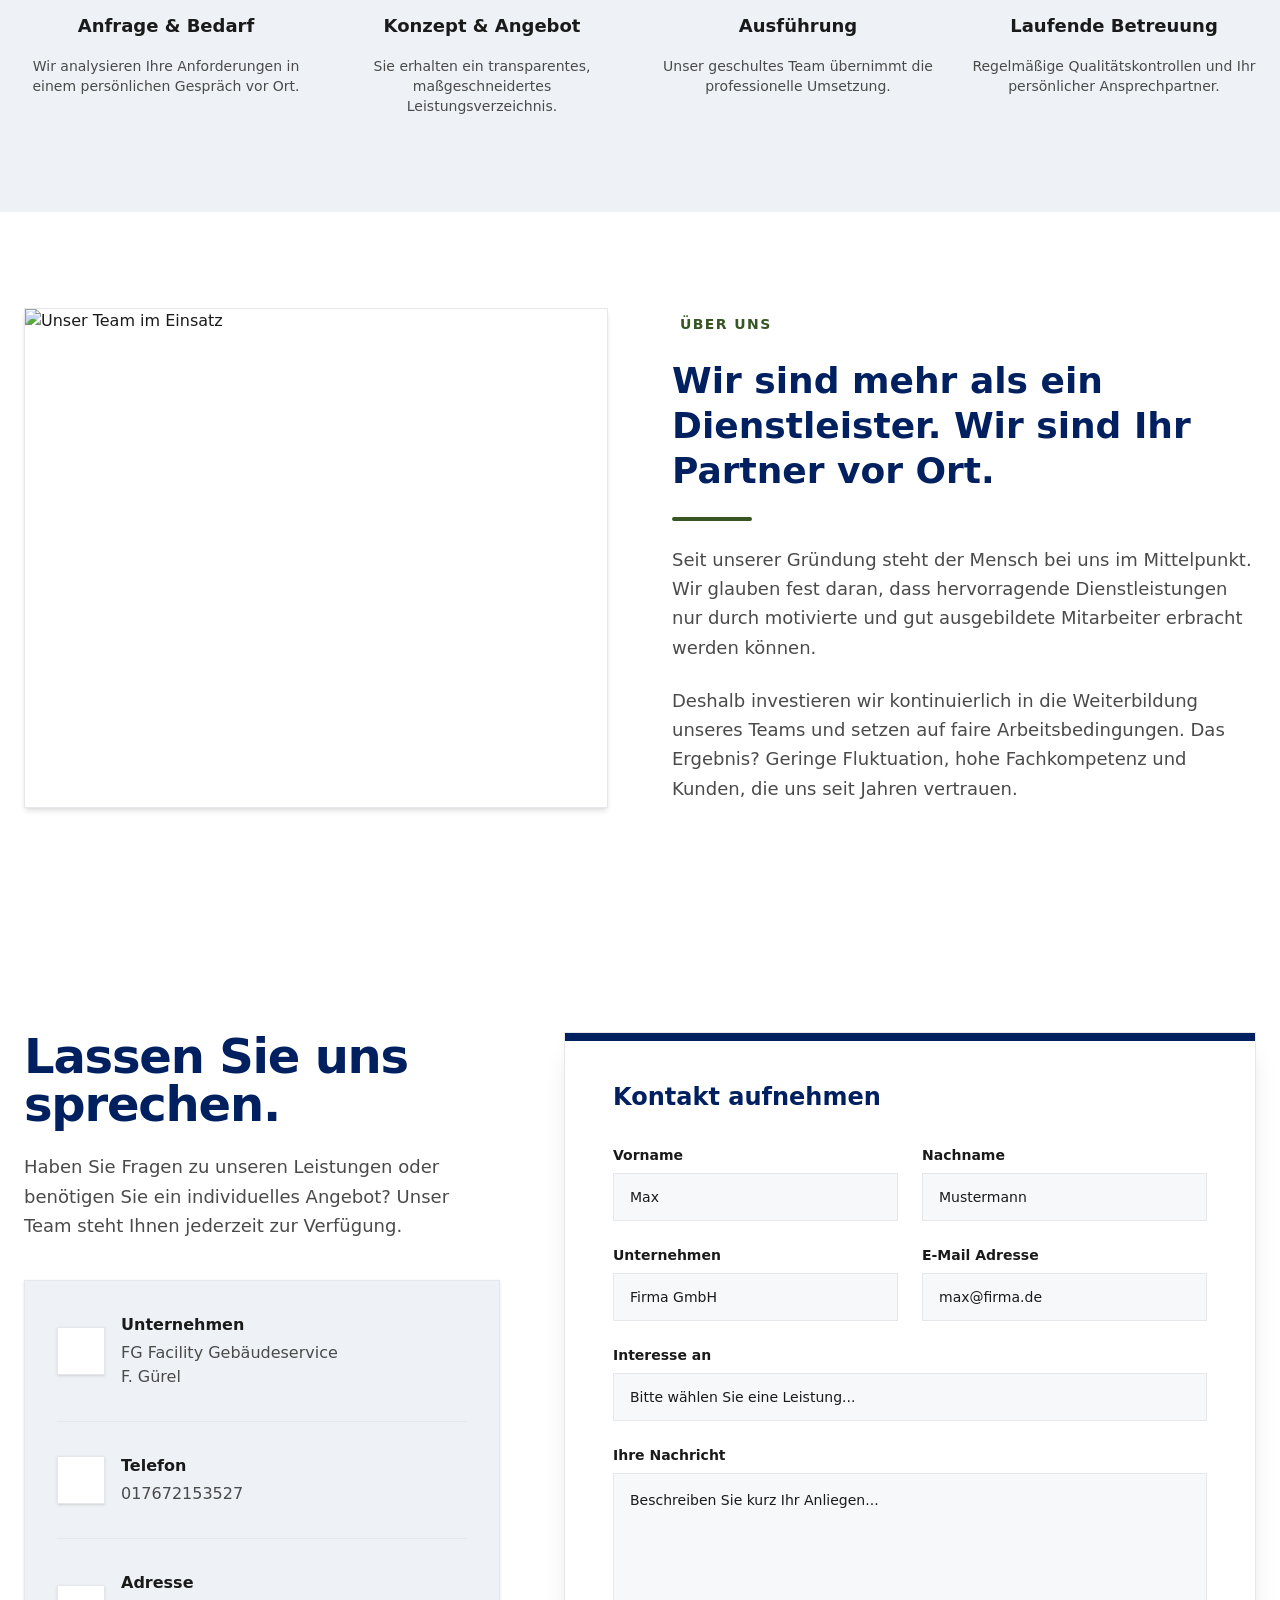
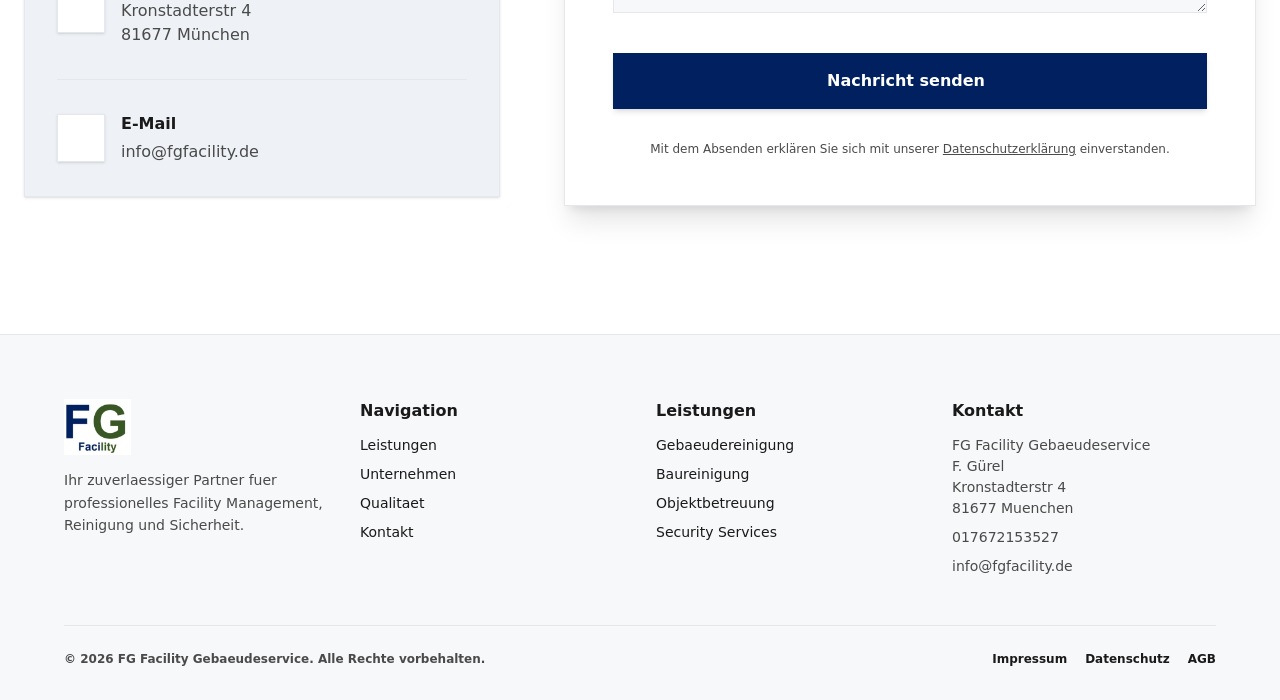
==== commit 14641828: "change name to F. Gürel" ====
--- a/index.html
+++ b/index.html
@@ -383,7 +383,7 @@
             <div style="">
               <h4 class="font-bold text-foreground mb-1" style="">Unternehmen</h4>
               <p class="text-muted-foreground" style="">FG Facility Gebäudeservice</p>
-              <p class="text-muted-foreground" style="">Funda Gürel</p>
+              <p class="text-muted-foreground" style="">F. Gürel</p>
             </div>
           </div>
           <div class="w-full h-px bg-border" style=""></div>
@@ -511,7 +511,7 @@
         <div style="display: flex; flex-direction: column; gap: 12px;">
           <h4 style="margin: 0; color: #1a1a1a; font-size: 16px;">Kontakt</h4>
           <div style="display: flex; flex-direction: column; gap: 8px; font-size: 14px; color: #4a4a4a;">
-            <p style="margin: 0;">FG Facility Gebaeudeservice<br>Funda Gürel<br>Kronstadterstr 4<br>81677 Muenchen</p>
+            <p style="margin: 0;">FG Facility Gebaeudeservice<br>F. Gürel<br>Kronstadterstr 4<br>81677 Muenchen</p>
             <p style="margin: 0;">017672153527</p>
             <p style="margin: 0;">info@fgfacility.de</p>
           </div>
